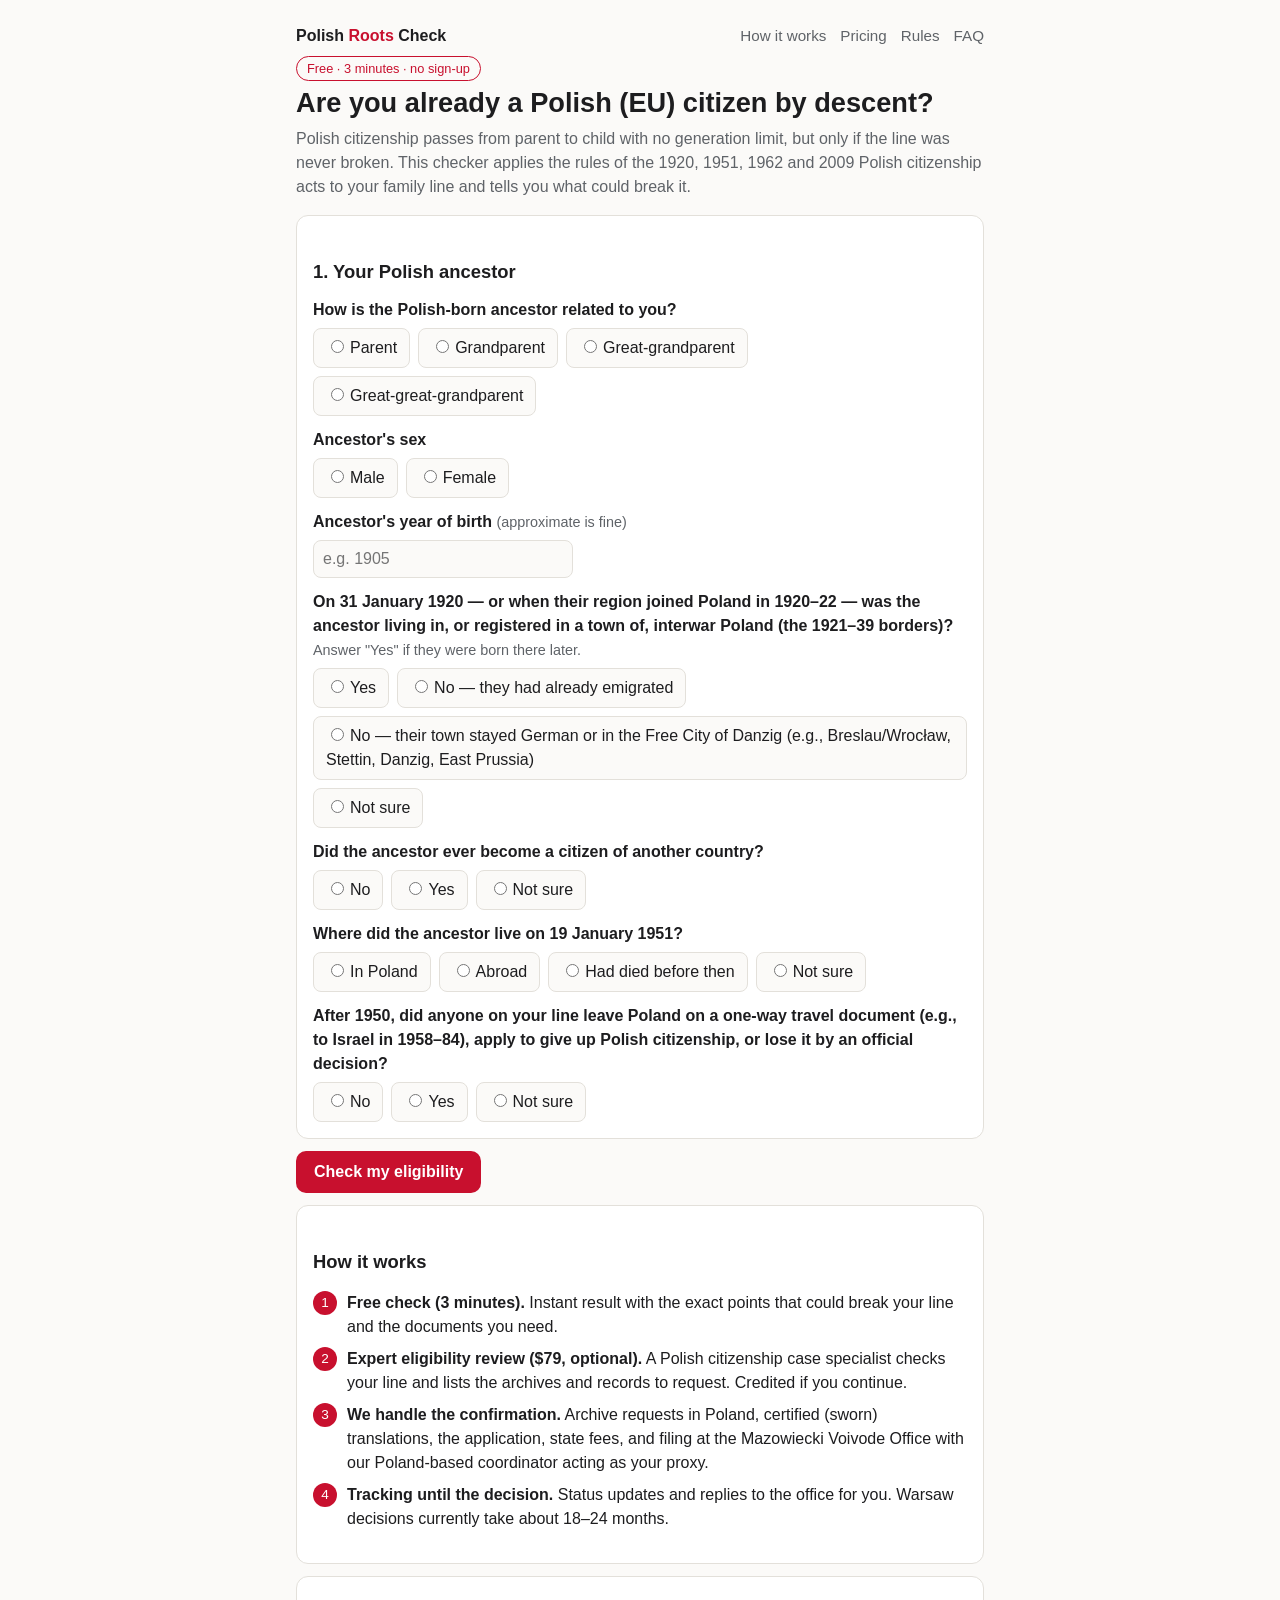
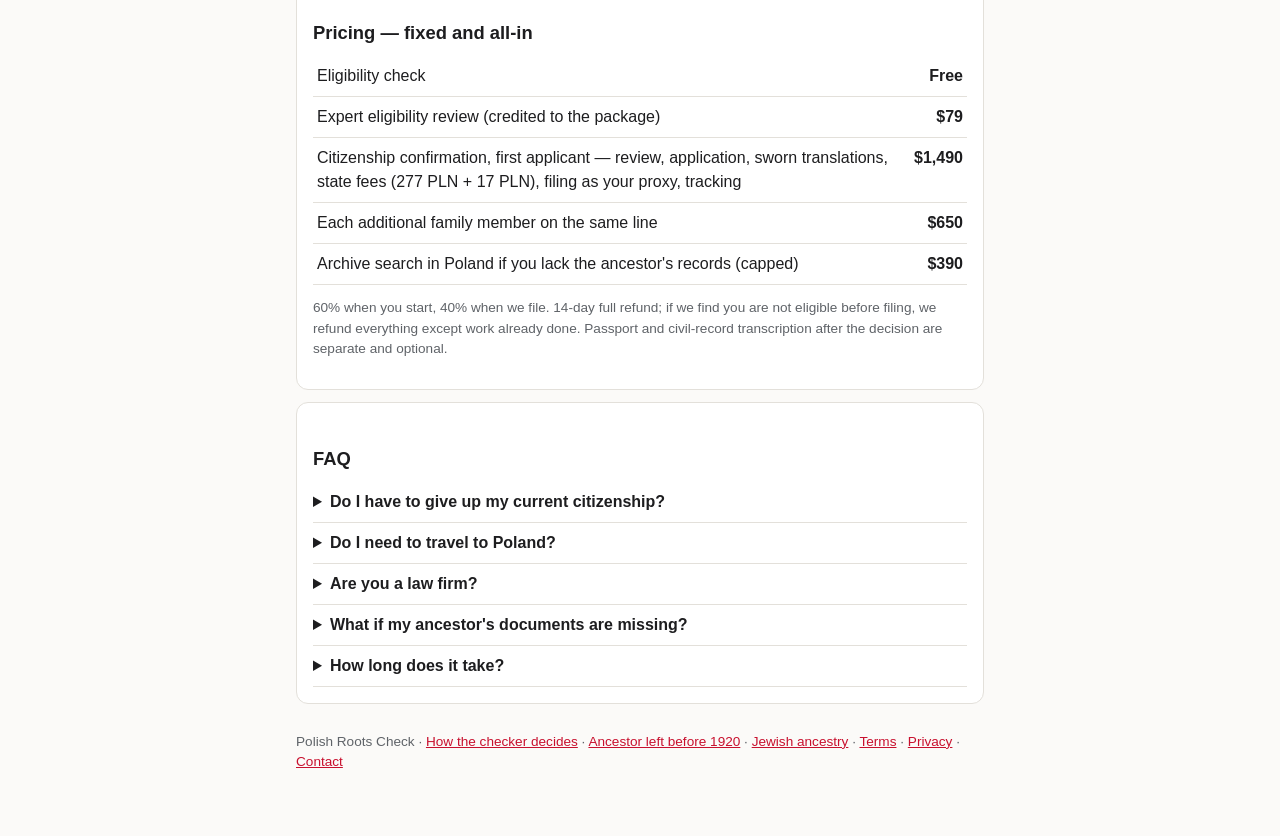
==== index.html @ 14f2ff24 "Polish Roots Check pilot site Co-Authored-By: Claude Opus 5.5 <noreply@anthropic.com>" ====
<!doctype html>
<html lang="en">
<head>
<meta charset="utf-8">
<meta name="viewport" content="width=device-width, initial-scale=1">
<title>Polish Citizenship by Descent Checker</title>
<meta name="description" content="Free 3-minute check: do you already hold Polish (EU) citizenship through a parent, grandparent or great-grandparent? Based on the 1920, 1951, 1962 and 2009 Polish citizenship acts.">
<link rel="stylesheet" href="site.css">
</head>
<body>
<div class="wrap">
<nav><a class="brand" href="index.html">Polish <span>Roots</span> Check</a><div class="links"><a href="#how">How it works</a><a href="#pricing">Pricing</a><a href="rules.html">Rules</a><a href="#faq">FAQ</a></div></nav>
<span class="badge">Free · 3 minutes · no sign-up</span>
<h1>Are you already a Polish (EU) citizen by descent?</h1>
<p class="lead">Polish citizenship passes from parent to child with no generation limit, but only if the line was never broken. This checker applies the rules of the 1920, 1951, 1962 and 2009 Polish citizenship acts to your family line and tells you what could break it.</p>

<form id="f" autocomplete="off">
<div class="card">
<h2>1. Your Polish ancestor</h2>
<label class="q">How is the Polish-born ancestor related to you?</label>
<div class="opts">
<label><input type="radio" name="rel" value="1">Parent</label>
<label><input type="radio" name="rel" value="2">Grandparent</label>
<label><input type="radio" name="rel" value="3">Great-grandparent</label>
<label><input type="radio" name="rel" value="4">Great-great-grandparent</label>
</div>
<label class="q">Ancestor's sex</label>
<div class="opts"><label><input type="radio" name="a_sex" value="m">Male</label><label><input type="radio" name="a_sex" value="f">Female</label></div>
<label class="q">Ancestor's year of birth <span class="hint">(approximate is fine)</span></label>
<input type="number" name="a_by" min="1840" max="2010" placeholder="e.g. 1905">
<label class="q">On 31 January 1920 — or when their region joined Poland in 1920–22 — was the ancestor living in, or registered in a town of, interwar Poland (the 1921–39 borders)? <span class="hint">Answer "Yes" if they were born there later.</span></label>
<div class="opts">
<label><input type="radio" name="a_1920" value="yes">Yes</label>
<label><input type="radio" name="a_1920" value="emig">No — they had already emigrated</label>
<label><input type="radio" name="a_1920" value="german">No — their town stayed German or in the Free City of Danzig (e.g., Breslau/Wrocław, Stettin, Danzig, East Prussia)</label>
<label><input type="radio" name="a_1920" value="unsure">Not sure</label>
</div>
<div id="partWrap" class="hide">
<label class="q">Which region did they come from?</label>
<div class="opts">
<label><input type="radio" name="a_part" value="austria">Galicia (Kraków, Tarnów, Rzeszów, Przemyśl, Lwów…)</label>
<label><input type="radio" name="a_part" value="russia">Russian partition (Warsaw, Łódź, Lublin, Białystok, Wilno…)</label>
<label><input type="radio" name="a_part" value="prussia">Prussian partition (Poznań, Pomerania…)</label>
<label><input type="radio" name="a_part" value="unsure">Not sure</label>
</div>
</div>
<label class="q">Did the ancestor ever become a citizen of another country?</label>
<div class="opts">
<label><input type="radio" name="a_nat" value="no">No</label>
<label><input type="radio" name="a_nat" value="yes">Yes</label>
<label><input type="radio" name="a_nat" value="unsure">Not sure</label>
</div>
<div id="aNatYear" class="hide"><label class="q">Year they became a citizen there</label><input type="number" name="a_ny" min="1850" max="2030" placeholder="e.g. 1938"></div>
<div id="aMale" class="hide">
<label class="q">Did he serve in a foreign army before 19 January 1951?</label>
<div class="opts"><label><input type="radio" name="a_army" value="no">No</label><label><input type="radio" name="a_army" value="ww2">Yes — Allied forces in World War II</label><label><input type="radio" name="a_army" value="other">Yes — other service</label><label><input type="radio" name="a_army" value="unsure">Not sure</label></div>
</div>
<div id="aFemale" class="hide">
<label class="q">Did she marry a man who was not a Polish citizen before 19 January 1951?</label>
<div class="opts"><label><input type="radio" name="a_mar" value="no">No</label><label><input type="radio" name="a_mar" value="yes">Yes</label><label><input type="radio" name="a_mar" value="unsure">Not sure</label></div>
<div id="aMarWrap" class="hide">
<label class="q">His citizenship at the marriage</label>
<div class="opts"><label><input type="radio" name="a_hc" value="us">USA</label><label><input type="radio" name="a_hc" value="ca">Canada</label><label><input type="radio" name="a_hc" value="uk">UK</label><label><input type="radio" name="a_hc" value="au">Australia</label><label><input type="radio" name="a_hc" value="arbr">Argentina or Brazil</label><label><input type="radio" name="a_hc" value="other">Other</label></div>
<label class="q">Year of the marriage</label><input type="number" name="a_my" min="1880" max="1951" placeholder="e.g. 1931">
</div>
</div>
<label class="q">Where did the ancestor live on 19 January 1951?</label>
<div class="opts"><label><input type="radio" name="a_1951" value="poland">In Poland</label><label><input type="radio" name="a_1951" value="abroad">Abroad</label><label><input type="radio" name="a_1951" value="died">Had died before then</label><label><input type="radio" name="a_1951" value="unsure">Not sure</label></div>
<div id="ethWrap" class="hide">
<label class="q">Nationality recorded for the ancestor in Polish documents</label>
<div class="opts"><label><input type="radio" name="a_eth" value="pl">Polish or Jewish</label><label><input type="radio" name="a_eth" value="min">Ukrainian, Belarusian, Lithuanian, Russian, Latvian, Estonian or German</label><label><input type="radio" name="a_eth" value="unsure">Not sure</label></div>
</div>
<label class="q">After 1950, did anyone on your line leave Poland on a one-way travel document (e.g., to Israel in 1958–84), apply to give up Polish citizenship, or lose it by an official decision?</label>
<div class="opts"><label><input type="radio" name="post51" value="no">No</label><label><input type="radio" name="post51" value="yes">Yes</label><label><input type="radio" name="post51" value="unsure">Not sure</label></div>
</div>

<div class="card hide" id="lineCard">
<h2>2. The line from the ancestor to you</h2>
<p class="small">One block per generation, starting with the ancestor's child on your line and ending with you.</p>
<div id="gens"></div>
</div>

<div class="row"><button type="submit">Check my eligibility</button><span class="small" id="err"></span></div>
</form>

<div id="res" class="card hide" aria-live="polite">
<div id="verdict" class="verdict"></div>
<div id="reasons"></div>
<h2>Documents you will need</h2>
<ul id="docs"></ul>
<h2>Next step</h2>
<div id="pkgBox" class="hide">
<p><span class="price">$1,490 all-in</span> — we confirm your Polish citizenship for you: eligibility review, archive requests, sworn translations, state fees, the application, filing as your Polish proxy and tracking until the decision (+$650 per additional family member). Start with a 60% deposit ($894); the rest is due when we file. Full refund within 14 days, and refund of unused work if we find you are not eligible before filing.</p>
<div class="row"><a id="pkgLink" href="#"><button type="button">Start my case — $894 deposit</button></a></div>
<p class="small">Not ready? Choose the review below first<span id="callWrap" class="hide">, or <a id="callLink" href="#">book a free 15-minute call with a case coordinator</a></span>.</p>
</div>
<p><span class="price">$79</span> expert eligibility review — a Polish citizenship case specialist checks your line against the 1920–2009 acts, lists the risk points and the exact archives and records to request, within 5 business days. Credited in full if you continue with the all-in confirmation service ($1,490 for the first applicant incl. archive search, sworn translations, fees and filing; +$650 per additional family member).</p>
<div class="row"><a id="payLink" href="#" class="hide"><button type="button">Get my expert eligibility review</button></a></div>
<h2>Or get this result and the checklist by e-mail (free)</h2>
<form id="lead">
<input type="email" name="email" required placeholder="you@example.com">
<label class="small" style="display:block;margin:8px 0"><input type="checkbox" name="consent" required> I agree to receive my result and up to 3 follow-up e-mails about Polish citizenship confirmation. Unsubscribe anytime.</label>
<label class="small" style="display:block;margin:8px 0"><input type="checkbox" name="memo"> I'm interested in the $79 expert eligibility review.</label>
<button type="submit" class="sec">Send me my result</button> <span id="leadMsg" class="small"></span>
</form>
<p class="small">General information, not legal advice. We are a citizenship document and filing service, not a law firm. If you want a legal opinion or court representation, you can engage an independent Polish attorney directly; we receive no fee from attorneys.</p>
</div>

<div class="card" id="how">
<h2>How it works</h2>
<ol class="steps">
<li><b>Free check (3 minutes).</b> Instant result with the exact points that could break your line and the documents you need.</li>
<li><b>Expert eligibility review ($79, optional).</b> A Polish citizenship case specialist checks your line and lists the archives and records to request. Credited if you continue.</li>
<li><b>We handle the confirmation.</b> Archive requests in Poland, certified (sworn) translations, the application, state fees, and filing at the Mazowiecki Voivode Office with our Poland-based coordinator acting as your proxy.</li>
<li><b>Tracking until the decision.</b> Status updates and replies to the office for you. Warsaw decisions currently take about 18–24 months.</li>
</ol>
</div>

<div class="card" id="pricing">
<h2>Pricing — fixed and all-in</h2>
<table>
<tr><td>Eligibility check</td><td>Free</td></tr>
<tr><td>Expert eligibility review (credited to the package)</td><td>$79</td></tr>
<tr><td>Citizenship confirmation, first applicant — review, application, sworn translations, state fees (277 PLN + 17 PLN), filing as your proxy, tracking</td><td>$1,490</td></tr>
<tr><td>Each additional family member on the same line</td><td>$650</td></tr>
<tr><td>Archive search in Poland if you lack the ancestor's records (capped)</td><td>$390</td></tr>
</table>
<p class="small">60% when you start, 40% when we file. 14-day full refund; if we find you are not eligible before filing, we refund everything except work already done. Passport and civil-record transcription after the decision are separate and optional.</p>
</div>

<div class="card" id="faq">
<h2>FAQ</h2>
<details><summary>Do I have to give up my current citizenship?</summary><p>No. Poland allows dual citizenship; you confirm a citizenship you already hold by descent.</p></details>
<details><summary>Do I need to travel to Poland?</summary><p>No. The application is filed by your proxy in Poland. You sign a power of attorney and send original or certified documents by courier.</p></details>
<details><summary>Are you a law firm?</summary><p>No. We are a citizenship document and filing service; Polish law allows any adult to act as your proxy in this administrative procedure. If you want a legal opinion or court representation, you can engage an independent Polish attorney directly — we take no fee from attorneys.</p></details>
<details><summary>What if my ancestor's documents are missing?</summary><p>Most records can be found in Polish civil and church archives. Our capped archive search covers the request, fees and follow-up.</p></details>
<details><summary>How long does it take?</summary><p>We prepare and file within about 4–8 weeks of receiving your documents. The Mazowiecki Voivode Office then currently takes around 18–24 months to decide.</p></details>
</div>
<footer class="small">Polish Roots Check · <a href="rules.html">How the checker decides</a> · <a href="before-1920.html">Ancestor left before 1920</a> · <a href="jewish-ancestry.html">Jewish ancestry</a> · <a href="terms.html">Terms</a> · <a href="privacy.html">Privacy</a> · <a id="contactLink" href="#">Contact</a></footer>
</div>

<script>
// Pilot configuration: LOG_URL = Google Apps Script web-app URL (see apps-script.gs); PAY_URL = Stripe Payment Link for the $79 memo.
const LOG_URL = "";
const PAY_URL = "";      // $79 expert eligibility review
const PAY_PKG_URL = "";  // $894 package deposit (60% of $1,490)
const CONTACT_EMAIL = "polishrootscheck@gmail.com";
const CALL_URL = "";     // optional: coordinator's free 15-min booking link (e.g., Calendly)
if (CONTACT_EMAIL) document.getElementById("contactLink").href = "mailto:" + CONTACT_EMAIL;
const VARIANT = new URLSearchParams(location.search).get("src") || document.referrer.split("/")[2] || "direct";

const f = document.getElementById("f");
const val = n => { const el = f.querySelector(`[name="${n}"]:checked`) || f.querySelector(`[name="${n}"]:not([type=radio])`); return el ? el.value : ""; };
const show = (id, on) => document.getElementById(id).classList.toggle("hide", !on);
const ordinal = ["your parent", "your grandparent", "your great-grandparent"];
const cap = t => t.charAt(0).toUpperCase() + t.slice(1);

function genLabel(i, n) { // i = 1..n, n = generations (rel); generation n is the user
  if (i === n) return "You";
  return cap(ordinal[n - i - 1]) + (i === 1 ? " — the ancestor's child" : "");
}
const radios = (name, opts) => `<div class="opts">${opts.map(([v, t]) => `<label><input type="radio" name="${name}" value="${v}">${t}</label>`).join("")}</div>`;

function renderGens() {
  const n = +val("rel"); const box = document.getElementById("gens");
  show("lineCard", n > 0); if (!n) return;
  const old = {}; box.querySelectorAll("input").forEach(el => { if (el.type === "radio") { if (el.checked) old[el.name] = el.value; } else old[el.name] = el.value; });
  let h = "";
  for (let i = 1; i <= n; i++) {
    h += `<div class="gen" data-i="${i}"><b>${genLabel(i, n)}</b>
<label class="q">Year of birth</label><input type="number" name="g${i}_by" min="1860" max="2026">
<label class="q">Sex</label>${radios(`g${i}_sex`, [["m", "Male"], ["f", "Female"]])}
<div class="pre20 hide"><label class="q">Born inside interwar Poland's borders?</label>${radios(`g${i}_pl`, [["yes", "Yes"], ["no", "No — born abroad"], ["unsure", "Not sure"]])}</div>
<div class="pre51 hide">
<label class="q">Was the other parent also a Polish citizen?</label>${radios(`g${i}_op`, [["yes", "Yes"], ["no", "No"], ["unsure", "Not sure"]])}
<label class="q">Were the parents married at the time of birth?</label>${radios(`g${i}_mw`, [["yes", "Yes"], ["no", "No"], ["unsure", "Not sure"]])}
<label class="q">Before 19 January 1951, did this person…</label>${radios(`g${i}_ev`, [["no", "None of these"], ["childnat", "Get another citizenship as a child when a parent naturalised"], ["nat", "Naturalise as an adult"], ["ww2", "Serve in Allied forces in WWII"], ["army", "Serve in another foreign army"], ["mar", "Marry a non-Polish man"], ["unsure", "Not sure"]])}
</div>
<div class="mid hide"><label class="q">Was the other parent a Polish citizen?</label>${radios(`g${i}_op51`, [["yes", "Yes"], ["no", "No"], ["unsure", "Not sure"]])}</div>
</div>`;
  }
  box.innerHTML = h;
  Object.entries(old).forEach(([k, v]) => { const r = box.querySelector(`[name="${k}"][value="${v}"]`); if (r) r.checked = true; else { const t = box.querySelector(`[name="${k}"]:not([type=radio])`); if (t) t.value = v; } });
  toggleGen();
}
function toggleGen() {
  document.querySelectorAll(".gen").forEach(g => { const i = g.dataset.i; const by = +val(`g${i}_by`);
    g.querySelector(".pre20").classList.toggle("hide", !(by && by < 1920));
    g.querySelector(".pre51").classList.toggle("hide", !(by && by < 1951));
    g.querySelector(".mid").classList.toggle("hide", !(by && by >= 1951 && by <= 1962)); });
}
function toggleTop() {
  show("partWrap", val("a_1920") === "emig"); show("aNatYear", val("a_nat") === "yes");
  show("aMale", val("a_sex") === "m"); show("aFemale", val("a_sex") === "f"); show("aMarWrap", val("a_mar") === "yes");
  show("ethWrap", val("a_1951") === "abroad" || val("a_1951") === "unsure");
}
f.addEventListener("change", e => { if (e.target.name === "rel") renderGens(); toggleTop(); if (/^g\d+_by$/.test(e.target.name)) toggleGen(); });
f.addEventListener("input", e => { if (/^g\d+_by$/.test(e.target.name)) toggleGen(); });

// Year a man exempted by Polish military-service liability lost citizenship after naturalising (1920 Act art. 11 as amended 1932; NSA II OSK 2052/13, II OSK 50/10).
function militaryEnd(by) { if (by <= 1887) return by + 50; if (by <= 1889) return by + 60; if (by <= 1900) return 1950; return null; }

function assess() {
  const n = +val("rel"), aBy = +val("a_by"), out = { block: [], review: [], info: [] };
  const A = val("a_1920"), sexA = val("a_sex");
  if (!n || !sexA || !aBy || !A || !val("a_nat") || !val("a_1951")) return null;
  let lossYear = null;
  const lose = y => { if (y && (lossYear === null || y < lossYear)) lossYear = y; };
  // 1. Was the ancestor ever a Polish citizen?
  if (A === "german") out.block.push("Towns that stayed German (e.g., Breslau/Wrocław, Stettin, East Prussia) or in the Free City of Danzig between the wars: their people were German or Danzig citizens, not Polish citizens.");
  if (A === "emig") {
    const part = val("a_part");
    out.review.push("The ancestor emigrated before Polish citizenship existed (31 January 1920). Emigrants still became Polish if they stayed registered at home — " +
      (part === "austria" ? "for Galicia, through the right of domicile (prawo przynależności) in a town now in Poland" : part === "russia" ? "for the Russian partition, through entry in the population books (księgi ludności) of the Kingdom of Poland or registration in a commune" : "through registration in a commune or population books, depending on the partition") +
      ", and only if they held no other citizenship before 1920. Archive extracts decide this.");
  }
  if (A === "unsure") out.review.push("We need proof the ancestor was a Polish citizen after 1920 (Polish passport, ID, military booklet, population-book or commune registration).");
  // 2. Naturalisation
  const nat = val("a_nat"), ny = +val("a_ny");
  if (nat === "yes") {
    if (!ny) out.review.push("The year of naturalisation decides eligibility: before 19 January 1951 it usually ended Polish citizenship; from then on it did not.");
    else if (ny < 1920) out.block.push(`The ancestor became a citizen of another country in ${ny}, before Polish citizenship existed, so under the 1920 Act they never became Polish.`);
    else if (ny === 1951) out.review.push("Naturalisation in 1951: only 1–18 January 1951 counts as before the 1951 Act; the exact date decides.");
    else if (ny < 1951) {
      const age = ny - aBy, max = ny >= 1939 ? 60 : 50;
      if (sexA === "f") lose(ny);
      else if (age < 17) out.review.push(`He became a foreign citizen in ${ny} as a child (about ${age}); the outcome depends on his father's naturalisation and the rules for minors.`);
      else if (age <= max) {
        const end = militaryEnd(aBy);
        if (ny === 1938) out.review.push("Naturalisation in 1938: the exempt age range changed in September 1938; the exact date matters.");
        if (end) { lose(Math.max(end, ny)); out.review.push(`He naturalised in ${ny} at about ${age} while still liable to Polish military service, so he stayed Polish only until that liability ended (about ${Math.max(end, ny)}). Children born before then, and adult by then, keep the line.`); }
        else out.review.push(`He naturalised in ${ny} at about ${age} while liable to Polish military service; that liability lasted past 19 January 1951, so this naturalisation did not end his Polish citizenship. His naturalisation certificate must show the date.`);
      } else lose(ny);
    }
  } else if (nat === "unsure") out.review.push("Find out if and when the ancestor naturalised (US: USCIS/NARA records; UK, Canada, Australia: national archives). Naturalisation on or after 19 January 1951 does not matter.");
  // 3. Army, marriage
  const army = val("a_army");
  if (sexA === "m" && army === "ww2") out.info.push("Service in Allied forces in World War II is generally not treated as a break; keep his discharge papers.");
  if (sexA === "m" && army === "other") out.review.push("Foreign military service before 19 January 1951 (other than Allied WWII service) could end Polish citizenship; the dates and whether it was compulsory matter.");
  if (sexA === "m" && army === "unsure") out.review.push("Check for foreign military service before 1951 (draft cards, discharge papers).");
  if (sexA === "f" && val("a_mar") === "yes") {
    const hc = val("a_hc"), my = +val("a_my");
    const autoUntil = { us: 1922, ca: 1946, uk: 1948, au: 1948 }[hc];
    const borderline = (hc === "us" && my === 1922) || (hc === "au" && my === 1949);
    if (!hc || !my || hc === "other") out.review.push("Before 1951 a Polish woman lost Polish citizenship if marrying gave her the husband's citizenship automatically; that depends on his country and the year.");
    else if (hc === "arbr") out.info.push("Argentina and Brazil never gave wives the husband's citizenship automatically, so the marriage did not end hers.");
    else if (borderline) out.review.push(`Marriage in ${my}: the ${hc === "us" ? "US rule changed on 22 September 1922" : "Australian rule changed on 26 January 1949"}; the exact date decides.`);
    else if (my <= autoUntil) { if (my < 1920) out.block.push(`She married a foreign citizen in ${my} and took his citizenship automatically, before Polish citizenship existed, so she never became Polish.`); else { lose(my); out.review.push(`Marrying in ${my} gave her the husband's citizenship automatically, which ended her Polish citizenship then. Her loss did not pass to her children, but children born in wedlock took the father's citizenship anyway before 1951.`); } }
  }
  if (sexA === "f" && val("a_mar") === "unsure") out.review.push("Check whether she married a non-Polish citizen before 1951, and his country and the year.");
  // 4. 1951 Act art. 4
  const w51 = val("a_1951"), eth = val("a_eth");
  if (w51 === "abroad" && eth === "min") out.block.push("Under art. 4 of the 1951 Act, Polish citizens living abroad on 19 January 1951 who were of Ukrainian, Belarusian, Lithuanian, Russian, Latvian, Estonian or German nationality were not kept as Polish citizens.");
  else if ((w51 === "abroad" && eth !== "pl") || (w51 === "unsure" && eth === "min")) out.review.push("Art. 4 of the 1951 Act excluded some people living abroad in 1951 (Ukrainian, Belarusian, Lithuanian, Russian, Latvian, Estonian or German nationality); the nationality recorded in Polish documents decides.");
  if (val("post51") === "yes") out.review.push("Leaving after 1950 on a one-way travel document, giving up citizenship with permission, or an official deprivation can end the line; the Israel 1958–84 cases are often won on appeal but need review.");
  // 5. Generations
  let prevSex = sexA, prevLoss = lossYear;
  for (let i = 1; i <= n; i++) {
    const by = +val(`g${i}_by`), sx = val(`g${i}_sex`); if (!by || (i < n && !sx)) return null;
    const you = i === n, who = you ? "you" : ordinal[n - i - 1], Who = cap(who), parent = prevSex === "m" ? "father" : "mother";
    const bornPre = you ? "You were born" : `${Who} was born`;
    let curLoss = null;
    if (by < 1920) { const pl = val(`g${i}_pl`);
      if (pl === "no") out.block.push(`${bornPre} abroad before 1920 with that country's citizenship from birth, so ${you ? "you" : "they"} never became Polish.`);
      else if (pl !== "yes") out.review.push(`For births before 1920 we need the place of birth: people born abroad before 1920 never became Polish.`); }
    if (prevLoss !== null) {
      if (prevLoss < by) out.block.push(`The Polish ${parent} lost Polish citizenship in about ${prevLoss}, before ${you ? "your" : `${who}'s`} birth in ${by}.`);
      else if (prevLoss === by) out.review.push(`The Polish ${parent}'s loss of citizenship (${prevLoss}) and ${you ? "your" : `${who}'s`} birth fall in the same year; the exact dates decide.`);
      else if (prevSex === "m" && prevLoss - by < 18 && val(`g${i}_mw`) !== "no") out.block.push(`Under art. 13 of the 1920 Act a father's loss of citizenship (about ${prevLoss}) also ended the citizenship of his children under 18; ${who} ${you ? "were" : "was"} about ${prevLoss - by}.`);
    }
    if (by < 1951) {
      const op = val(`g${i}_op`), mw = val(`g${i}_mw`);
      if (prevSex === "f") {
        if (mw === "yes" && op === "yes") out.review.push(`${bornPre} before 1951 in wedlock, so citizenship came through the father, not the Polish mother: run the check again with him as the ancestor.`);
        else if (mw === "yes" && op === "no") out.block.push(`${bornPre} before 1951 in wedlock to a Polish mother and a non-Polish father; before 1951 such children took the father's citizenship.`);
        else if (mw !== "no") out.review.push(`For births before 1951 through a mother we need the marriage record and the father's citizenship.`);
      } else {
        if (mw === "no" && op !== "yes") out.review.push(`${bornPre} before 1951 outside marriage to a Polish father: such children took the mother's citizenship unless the father acknowledged them before age 18 and before 1951.`);
        else if (mw !== "yes" && mw !== "no") out.review.push(`For births before 1951 we need the parents' marriage record.`);
      }
      const ev = val(`g${i}_ev`);
      if (ev === "childnat") { if (sx === "f" && by + 18 < 1951) { curLoss = by + 18; out.review.push(`${Who} got another citizenship as a child through a parent; under the 1920 Act such daughters lost Polish citizenship at 18 (about ${by + 18}) unless the foreign citizenship came from birth.`); } else out.review.push(`${Who} got another citizenship as a child through a parent; the parent's naturalisation and age rules decide whether Polish citizenship continued.`); }
      if (ev === "nat") out.review.push(`Naturalisation as an adult before 1951 by ${who} may have ended Polish citizenship (date, age and military liability decide).`);
      if (ev === "ww2") out.info.push(`WWII service in Allied forces by ${who} is generally not treated as a break.`);
      if (ev === "army") out.review.push(`Other foreign military service before 19 January 1951 by ${who} could break the line; the dates and whether it was compulsory matter.`);
      if (ev === "mar") out.review.push(`Marriage to a non-Polish man before 1951 by ${who}: whether it ended Polish citizenship depends on his country and the year.`);
      if (ev === "unsure") out.review.push(`Check ${you ? "your own" : `${who}'s`} pre-1951 naturalisation, military service and marriage.`);
    } else if (by <= 1962) {
      const op51 = val(`g${i}_op51`);
      if (op51 !== "yes") out.review.push(`${bornPre} between 1951 and August 1962${op51 === "no" ? " to one foreign parent" : ""}; if born abroad, the 1951 Act gave Polish citizenship in that case only where the other country did the same (reciprocity), so this needs review.`);
    }
    prevSex = sx || prevSex; prevLoss = curLoss;
  }
  return out;
}

const DOCS = ["Ancestor's Polish birth or baptism record (we can search Polish archives if you don't have it)",
  "Proof the ancestor was a Polish citizen after 1920: Polish passport, ID, military booklet, or a population-book (księgi ludności) or commune registration extract",
  "Naturalisation record — or a certificate that none exists (US: USCIS genealogy request / NARA)",
  "Birth and marriage certificates for every generation down to you",
  "Military discharge papers for men on the line who served before 1951 (if any)",
  "Your passport; every foreign document needs a certified (sworn) Polish translation — included in the service"];

function track(type, extra) {
  if (!LOG_URL) return Promise.resolve();
  const body = new URLSearchParams(Object.assign({ type, src: VARIANT, ts: new Date().toISOString() }, extra || {}));
  return fetch(LOG_URL, { method: "POST", mode: "no-cors", body }).catch(() => {});
}
let last = null;
f.addEventListener("submit", e => {
  e.preventDefault();
  const r = assess(); const err = document.getElementById("err");
  if (!r) { err.textContent = "Please answer the questions in section 1 and give a birth year and sex for each generation."; return; }
  err.textContent = "";
  const v = document.getElementById("verdict");
  let code;
  if (r.block.length) { code = "unlikely"; v.className = "verdict v-bad"; v.textContent = "Unlikely on this line — but check your other lines"; }
  else if (r.review.length) { code = "possible"; v.className = "verdict v-warn"; v.textContent = "Possibly eligible — a few points need documents"; }
  else { code = "likely"; v.className = "verdict v-ok"; v.textContent = "Likely eligible — your line looks unbroken"; }
  const li = a => a.map(x => `<li>${x}</li>`).join("");
  document.getElementById("reasons").innerHTML = (r.block.length ? `<h2>What breaks the line</h2><ul>${li(r.block)}</ul>` : "") + (r.review.length ? `<h2>Points to verify</h2><ul>${li(r.review)}</ul>` : "") + (r.info.length ? `<h2>Good to know</h2><ul>${li(r.info)}</ul>` : "") + (code === "unlikely" ? `<p class="small">Each grandparent and great-grandparent is a separate line. If another ancestor was Polish, run the check again for that line.</p>` : "");
  document.getElementById("docs").innerHTML = li(DOCS);
  if (CALL_URL) { document.getElementById("callLink").href = CALL_URL; show("callWrap", true); }
  const pkg = document.getElementById("pkgLink"); show("pkgBox", !!PAY_PKG_URL && code !== "unlikely"); if (PAY_PKG_URL) pkg.href = PAY_PKG_URL;
  const pay = document.getElementById("payLink"); if (PAY_URL && code !== "unlikely") { pay.href = PAY_URL; pay.classList.remove("hide"); } else pay.classList.add("hide");
  show("res", true); document.getElementById("res").scrollIntoView({ behavior: "smooth" });
  const answers = {}; new FormData(f).forEach((x, k) => answers[k] = x);
  last = { verdict: code, nblock: r.block.length, nreview: r.review.length, answers: JSON.stringify(answers), reasons: r.block.concat(r.review).join("\n- ") };
  track("result", last);
});
document.getElementById("callLink").addEventListener("click", () => track("call_click", { verdict: last && last.verdict }));
document.getElementById("pkgLink").addEventListener("click", () => track("pkg_click", { verdict: last && last.verdict }));
document.getElementById("payLink").addEventListener("click", () => track("pay_click", { verdict: last && last.verdict }));
document.getElementById("lead").addEventListener("submit", e => {
  e.preventDefault(); const d = new FormData(e.target);
  track("lead", Object.assign({}, last || {}, { email: d.get("email"), memo: d.get("memo") ? "yes" : "no" })).then(() => {
    document.getElementById("leadMsg").textContent = "Thanks — your result is on its way."; e.target.querySelector("button").disabled = true; });
});
track("view");
</script>
</body>
</html>
---- site.css ----
:root{--bg:#fbfaf8;--fg:#1d1d1f;--muted:#5f6368;--card:#fff;--line:#e3e0da;--acc:#c8102e;--acc2:#8a0b20;--ok:#1e7d43;--warn:#a86400;--bad:#b3261e}
@media (prefers-color-scheme:dark){:root{--bg:#141414;--fg:#ececec;--muted:#a0a0a0;--card:#1e1e1e;--line:#333;--acc:#ff5a6e;--acc2:#ff8a99;--ok:#5cc98a;--warn:#f0b04a;--bad:#ff7b72}}
*{box-sizing:border-box}body{margin:0;background:var(--bg);color:var(--fg);font:16px/1.5 -apple-system,BlinkMacSystemFont,"Segoe UI",Roboto,Helvetica,Arial,sans-serif}
.wrap{max-width:720px;margin:0 auto;padding:24px 16px 64px}
h1{font-size:1.7rem;line-height:1.2;margin:.2em 0 .3em}h2{font-size:1.15rem;margin:1.4em 0 .5em}
.lead{color:var(--muted);margin:0 0 1em}.badge{display:inline-block;font-size:.8rem;color:var(--acc);border:1px solid var(--acc);border-radius:99px;padding:2px 10px}
.card{background:var(--card);border:1px solid var(--line);border-radius:12px;padding:16px;margin:12px 0}
label.q{display:block;font-weight:600;margin:12px 0 6px}.hint{font-weight:400;color:var(--muted);font-size:.9rem}
.opts{display:flex;flex-wrap:wrap;gap:8px}.opts label{border:1px solid var(--line);border-radius:8px;padding:7px 12px;cursor:pointer;background:var(--bg)}
.opts input{margin-right:6px}input[type=number],input[type=email]{width:100%;max-width:260px;padding:9px;border:1px solid var(--line);border-radius:8px;background:var(--bg);color:var(--fg);font-size:1rem}
button{background:var(--acc);color:#fff;border:0;border-radius:10px;padding:12px 18px;font-size:1rem;font-weight:600;cursor:pointer}button.sec{background:transparent;color:var(--acc);border:1px solid var(--acc)}
.hide{display:none}.gen{border-left:3px solid var(--line);padding-left:12px;margin:10px 0}
.verdict{font-size:1.25rem;font-weight:700}.v-ok{color:var(--ok)}.v-warn{color:var(--warn)}.v-bad{color:var(--bad)}
ul{padding-left:20px}li{margin:4px 0}.small{font-size:.85rem;color:var(--muted)}.row{display:flex;gap:10px;flex-wrap:wrap;align-items:center}
.price{font-size:1.4rem;font-weight:700}
nav{display:flex;justify-content:space-between;align-items:center;gap:12px;flex-wrap:wrap;margin-bottom:8px}
.brand{font-weight:800;color:var(--fg);text-decoration:none}.brand span{color:var(--acc)}nav .links a{color:var(--muted);margin-left:14px;text-decoration:none;font-size:.95rem}
a{color:var(--acc)}ol li{margin:8px 0}.steps{counter-reset:s;list-style:none;padding:0}.steps li{padding-left:34px;position:relative}
.steps li:before{counter-increment:s;content:counter(s);position:absolute;left:0;top:0;width:24px;height:24px;border-radius:50%;background:var(--acc);color:#fff;font-size:.85rem;display:flex;align-items:center;justify-content:center}
table{border-collapse:collapse;width:100%}td{padding:8px 4px;border-bottom:1px solid var(--line);vertical-align:top}td:last-child{text-align:right;white-space:nowrap;font-weight:600}
details{border-bottom:1px solid var(--line);padding:8px 0}summary{cursor:pointer;font-weight:600}footer{margin-top:28px}
a.btn{display:inline-block;background:var(--acc);color:#fff;border-radius:10px;padding:12px 18px;font-weight:600;text-decoration:none}
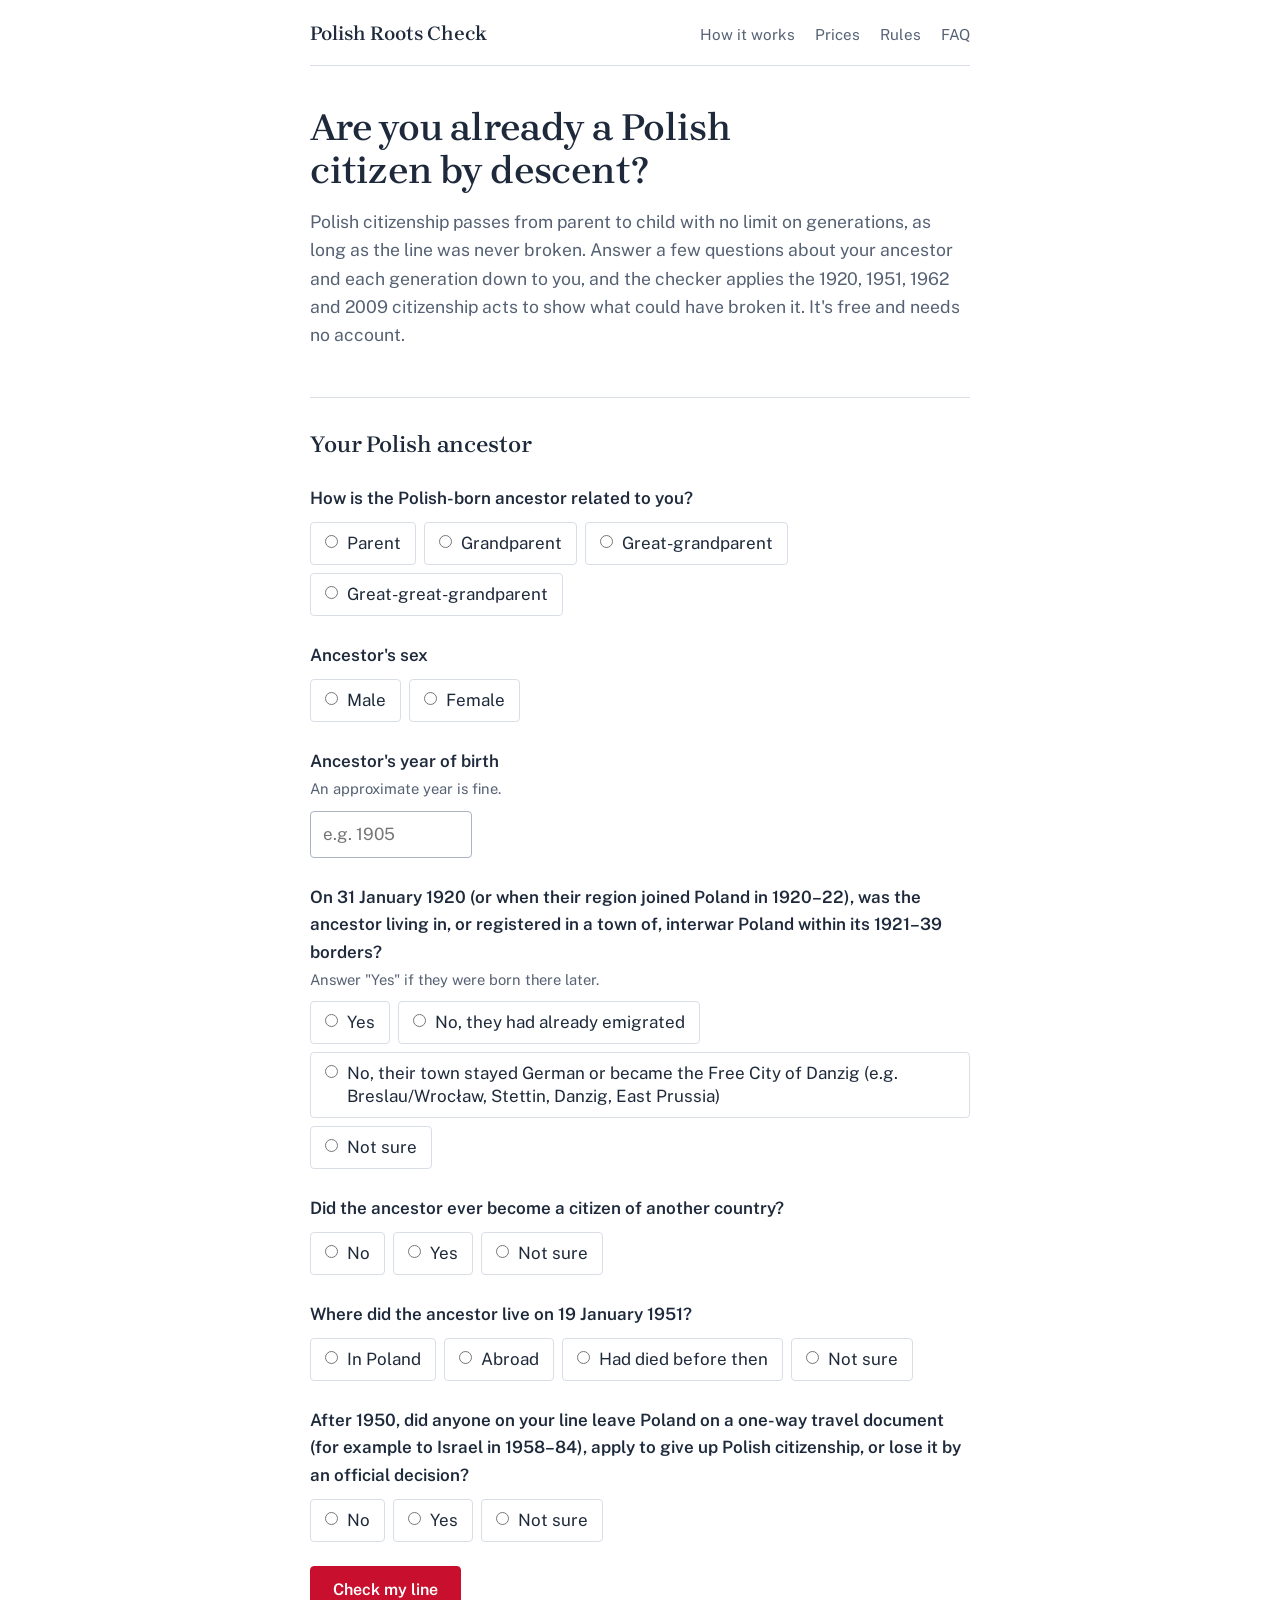
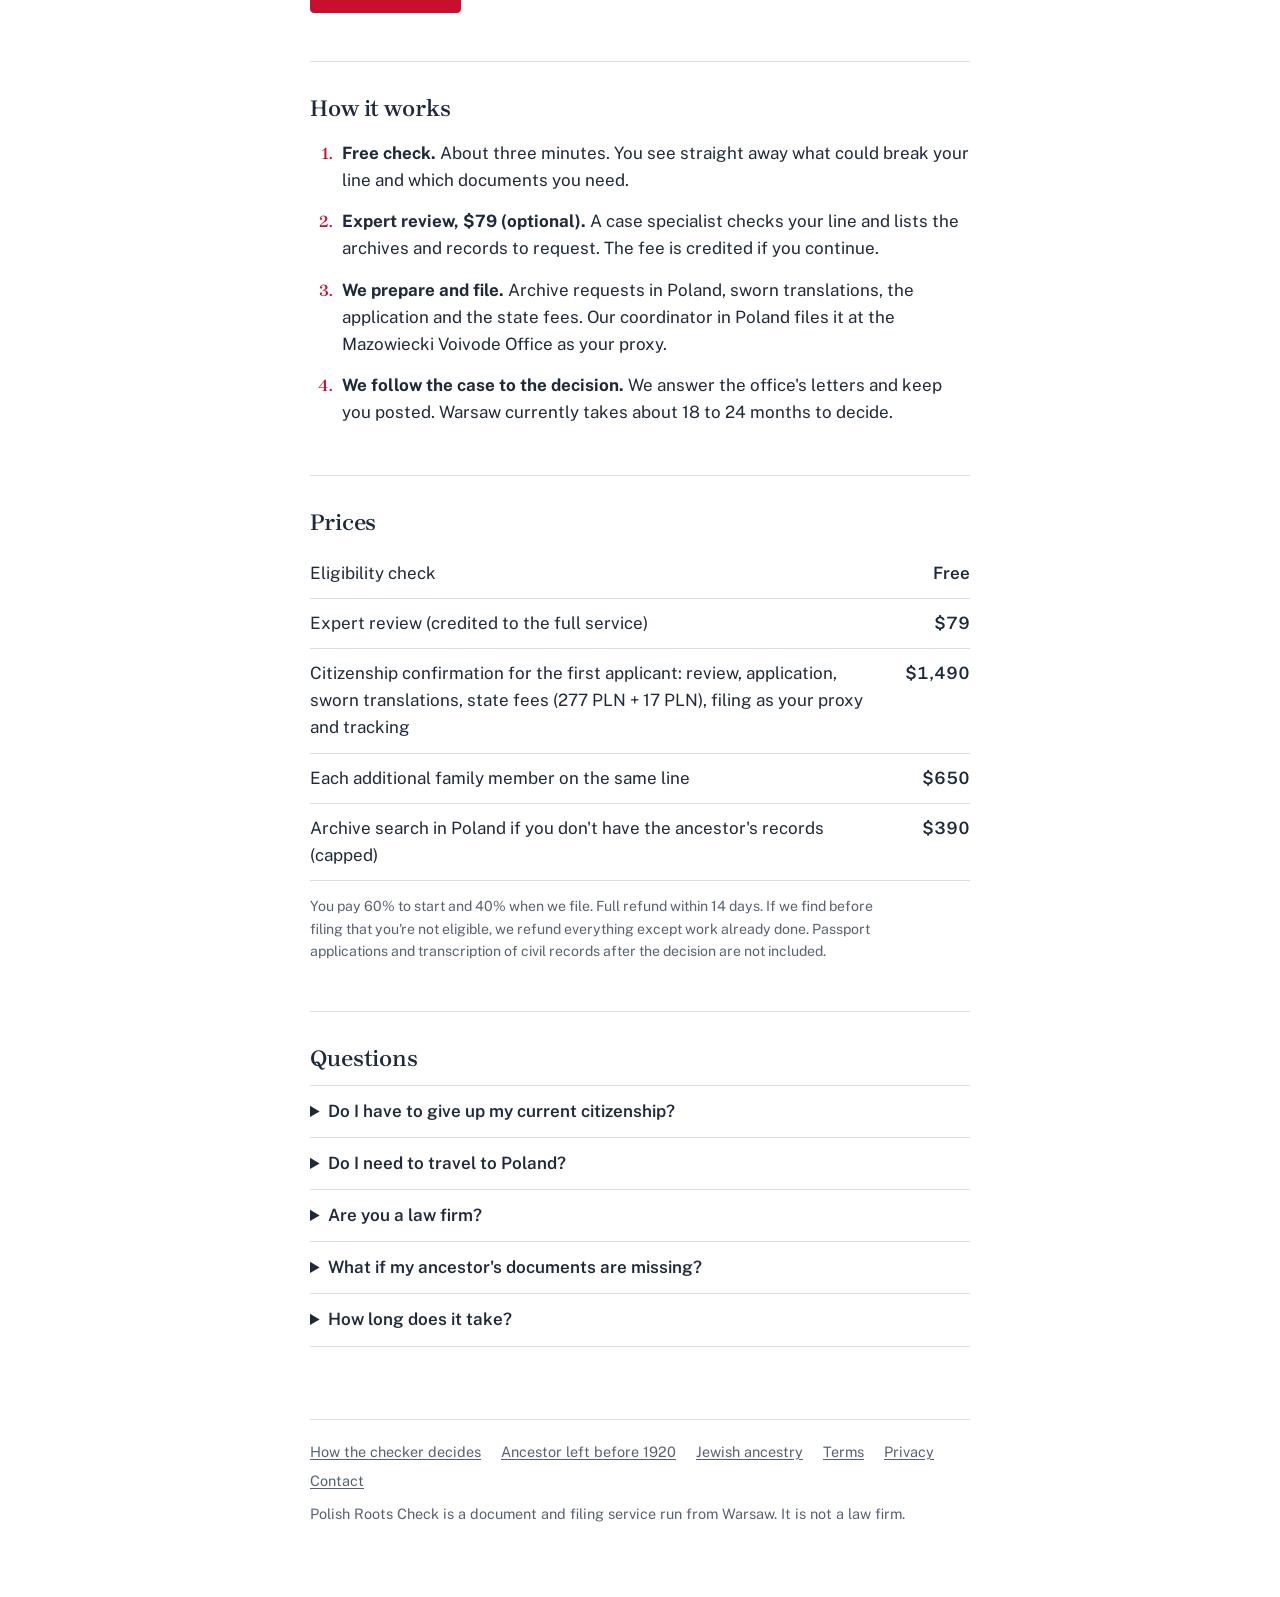
==== commit 0e192e41: "Redesign: archival type and family-line form, plainer copy without dash and dot fillers Co-Authored-" ====
--- a/index.html
+++ b/index.html
@@ -4,19 +4,20 @@
 <meta charset="utf-8">
 <meta name="viewport" content="width=device-width, initial-scale=1">
 <title>Polish Citizenship by Descent Checker</title>
-<meta name="description" content="Free 3-minute check: do you already hold Polish (EU) citizenship through a parent, grandparent or great-grandparent? Based on the 1920, 1951, 1962 and 2009 Polish citizenship acts.">
+<meta name="description" content="Check in about three minutes whether Polish citizenship passed down to you from a parent, grandparent or great-grandparent. Uses the 1920, 1951, 1962 and 2009 Polish citizenship acts.">
+<link rel="preload" href="fonts/brygada-1918-latin.woff2" as="font" type="font/woff2" crossorigin>
 <link rel="stylesheet" href="site.css">
 </head>
 <body>
 <div class="wrap">
-<nav><a class="brand" href="index.html">Polish <span>Roots</span> Check</a><div class="links"><a href="#how">How it works</a><a href="#pricing">Pricing</a><a href="rules.html">Rules</a><a href="#faq">FAQ</a></div></nav>
-<span class="badge">Free · 3 minutes · no sign-up</span>
-<h1>Are you already a Polish (EU) citizen by descent?</h1>
-<p class="lead">Polish citizenship passes from parent to child with no generation limit, but only if the line was never broken. This checker applies the rules of the 1920, 1951, 1962 and 2009 Polish citizenship acts to your family line and tells you what could break it.</p>
+<header class="top"><a class="brand" href="index.html">Polish Roots Check</a><nav><a href="#how">How it works</a><a href="#pricing">Prices</a><a href="rules.html">Rules</a><a href="#faq">FAQ</a></nav></header>
+
+<h1>Are you already a Polish citizen by descent?</h1>
+<p class="lead">Polish citizenship passes from parent to child with no limit on generations, as long as the line was never broken. Answer a few questions about your ancestor and each generation down to you, and the checker applies the 1920, 1951, 1962 and 2009 citizenship acts to show what could have broken it. It's free and needs no account.</p>
 
 <form id="f" autocomplete="off">
-<div class="card">
-<h2>1. Your Polish ancestor</h2>
+<section class="part">
+<h2>Your Polish ancestor</h2>
 <label class="q">How is the Polish-born ancestor related to you?</label>
 <div class="opts">
 <label><input type="radio" name="rel" value="1">Parent</label>
@@ -26,13 +27,13 @@
 </div>
 <label class="q">Ancestor's sex</label>
 <div class="opts"><label><input type="radio" name="a_sex" value="m">Male</label><label><input type="radio" name="a_sex" value="f">Female</label></div>
-<label class="q">Ancestor's year of birth <span class="hint">(approximate is fine)</span></label>
+<label class="q">Ancestor's year of birth <span class="hint">An approximate year is fine.</span></label>
 <input type="number" name="a_by" min="1840" max="2010" placeholder="e.g. 1905">
-<label class="q">On 31 January 1920 — or when their region joined Poland in 1920–22 — was the ancestor living in, or registered in a town of, interwar Poland (the 1921–39 borders)? <span class="hint">Answer "Yes" if they were born there later.</span></label>
+<label class="q">On 31 January 1920 (or when their region joined Poland in 1920–22), was the ancestor living in, or registered in a town of, interwar Poland within its 1921–39 borders? <span class="hint">Answer "Yes" if they were born there later.</span></label>
 <div class="opts">
 <label><input type="radio" name="a_1920" value="yes">Yes</label>
-<label><input type="radio" name="a_1920" value="emig">No — they had already emigrated</label>
-<label><input type="radio" name="a_1920" value="german">No — their town stayed German or in the Free City of Danzig (e.g., Breslau/Wrocław, Stettin, Danzig, East Prussia)</label>
+<label><input type="radio" name="a_1920" value="emig">No, they had already emigrated</label>
+<label><input type="radio" name="a_1920" value="german">No, their town stayed German or became the Free City of Danzig (e.g. Breslau/Wrocław, Stettin, Danzig, East Prussia)</label>
 <label><input type="radio" name="a_1920" value="unsure">Not sure</label>
 </div>
 <div id="partWrap" class="hide">
@@ -53,7 +54,7 @@
 <div id="aNatYear" class="hide"><label class="q">Year they became a citizen there</label><input type="number" name="a_ny" min="1850" max="2030" placeholder="e.g. 1938"></div>
 <div id="aMale" class="hide">
 <label class="q">Did he serve in a foreign army before 19 January 1951?</label>
-<div class="opts"><label><input type="radio" name="a_army" value="no">No</label><label><input type="radio" name="a_army" value="ww2">Yes — Allied forces in World War II</label><label><input type="radio" name="a_army" value="other">Yes — other service</label><label><input type="radio" name="a_army" value="unsure">Not sure</label></div>
+<div class="opts"><label><input type="radio" name="a_army" value="no">No</label><label><input type="radio" name="a_army" value="ww2">Yes, in Allied forces in World War II</label><label><input type="radio" name="a_army" value="other">Yes, other service</label><label><input type="radio" name="a_army" value="unsure">Not sure</label></div>
 </div>
 <div id="aFemale" class="hide">
 <label class="q">Did she marry a man who was not a Polish citizen before 19 January 1951?</label>
@@ -70,80 +71,90 @@
 <label class="q">Nationality recorded for the ancestor in Polish documents</label>
 <div class="opts"><label><input type="radio" name="a_eth" value="pl">Polish or Jewish</label><label><input type="radio" name="a_eth" value="min">Ukrainian, Belarusian, Lithuanian, Russian, Latvian, Estonian or German</label><label><input type="radio" name="a_eth" value="unsure">Not sure</label></div>
 </div>
-<label class="q">After 1950, did anyone on your line leave Poland on a one-way travel document (e.g., to Israel in 1958–84), apply to give up Polish citizenship, or lose it by an official decision?</label>
+<label class="q">After 1950, did anyone on your line leave Poland on a one-way travel document (for example to Israel in 1958–84), apply to give up Polish citizenship, or lose it by an official decision?</label>
 <div class="opts"><label><input type="radio" name="post51" value="no">No</label><label><input type="radio" name="post51" value="yes">Yes</label><label><input type="radio" name="post51" value="unsure">Not sure</label></div>
-</div>
-
-<div class="card hide" id="lineCard">
-<h2>2. The line from the ancestor to you</h2>
-<p class="small">One block per generation, starting with the ancestor's child on your line and ending with you.</p>
+</section>
+
+<section class="part hide" id="lineCard">
+<h2>Each generation down to you</h2>
+<p class="intro">Start with the ancestor's child on your line and finish with yourself.</p>
+<div class="line">
+<div class="node anc"><b>Your Polish ancestor</b><span>Answered above</span></div>
 <div id="gens"></div>
 </div>
-
-<div class="row"><button type="submit">Check my eligibility</button><span class="small" id="err"></span></div>
+</section>
+
+<div class="row"><button type="submit">Check my line</button><span id="err" role="alert"></span></div>
 </form>
 
-<div id="res" class="card hide" aria-live="polite">
-<div id="verdict" class="verdict"></div>
+<section id="res" class="result hide" aria-live="polite">
+<p id="verdict" class="verdict"></p>
 <div id="reasons"></div>
 <h2>Documents you will need</h2>
 <ul id="docs"></ul>
-<h2>Next step</h2>
-<div id="pkgBox" class="hide">
-<p><span class="price">$1,490 all-in</span> — we confirm your Polish citizenship for you: eligibility review, archive requests, sworn translations, state fees, the application, filing as your Polish proxy and tracking until the decision (+$650 per additional family member). Start with a 60% deposit ($894); the rest is due when we file. Full refund within 14 days, and refund of unused work if we find you are not eligible before filing.</p>
-<div class="row"><a id="pkgLink" href="#"><button type="button">Start my case — $894 deposit</button></a></div>
-<p class="small">Not ready? Choose the review below first<span id="callWrap" class="hide">, or <a id="callLink" href="#">book a free 15-minute call with a case coordinator</a></span>.</p>
-</div>
-<p><span class="price">$79</span> expert eligibility review — a Polish citizenship case specialist checks your line against the 1920–2009 acts, lists the risk points and the exact archives and records to request, within 5 business days. Credited in full if you continue with the all-in confirmation service ($1,490 for the first applicant incl. archive search, sworn translations, fees and filing; +$650 per additional family member).</p>
-<div class="row"><a id="payLink" href="#" class="hide"><button type="button">Get my expert eligibility review</button></a></div>
-<h2>Or get this result and the checklist by e-mail (free)</h2>
+<h2>What you can do next</h2>
+<div id="pkgBox" class="offer hide">
+<p><span class="price">$1,490</span> for the whole confirmation</p>
+<p>We do the eligibility review, archive requests, sworn translations, the application and the state fees, file it in Poland as your proxy, and follow the case until the decision. Each additional family member on the same line is $650. You pay 60% ($894) to start and the rest when we file. You can cancel within 14 days for a full refund, and if we find before filing that your line doesn't qualify, we refund everything except work already done.</p>
+<div class="row"><a id="pkgLink" class="btn" href="#">Pay $894 and start my case</a></div>
+<p class="small">Not sure yet? Start with the $79 review below<span id="callWrap" class="hide">, or <a id="callLink" href="#">book a free 15-minute call with a case coordinator</a></span>.</p>
+</div>
+<div class="offer">
+<p><span class="price">$79</span> for an expert review</p>
+<p>A citizenship case specialist checks your line against the 1920 to 2009 acts and sends you the risk points and the exact records to request, within 5 business days. The $79 is credited in full if you go on to the $1,490 service.</p>
+<div class="row"><a id="payLink" class="btn sec hide" href="#">Order the $79 review</a></div>
+</div>
+<div class="offer">
+<p><b>Get this result by e-mail</b></p>
 <form id="lead">
-<input type="email" name="email" required placeholder="you@example.com">
-<label class="small" style="display:block;margin:8px 0"><input type="checkbox" name="consent" required> I agree to receive my result and up to 3 follow-up e-mails about Polish citizenship confirmation. Unsubscribe anytime.</label>
-<label class="small" style="display:block;margin:8px 0"><input type="checkbox" name="memo"> I'm interested in the $79 expert eligibility review.</label>
-<button type="submit" class="sec">Send me my result</button> <span id="leadMsg" class="small"></span>
+<input type="email" name="email" required placeholder="you@example.com" aria-label="Your e-mail">
+<label class="check"><input type="checkbox" name="consent" required><span>Send me my result and up to 3 follow-up e-mails about Polish citizenship confirmation. I can unsubscribe at any time.</span></label>
+<label class="check"><input type="checkbox" name="memo"><span>I'm interested in the $79 expert review.</span></label>
+<div class="row"><button type="submit" class="sec">E-mail me my result</button><span id="leadMsg" class="small"></span></div>
 </form>
-<p class="small">General information, not legal advice. We are a citizenship document and filing service, not a law firm. If you want a legal opinion or court representation, you can engage an independent Polish attorney directly; we receive no fee from attorneys.</p>
-</div>
-
-<div class="card" id="how">
+</div>
+<p class="small">This is general information, not legal advice. We are a document and filing service, not a law firm. If you want a legal opinion or court representation, you can hire an independent Polish attorney directly; we take no fees from attorneys.</p>
+</section>
+
+<section class="part" id="how">
 <h2>How it works</h2>
 <ol class="steps">
-<li><b>Free check (3 minutes).</b> Instant result with the exact points that could break your line and the documents you need.</li>
-<li><b>Expert eligibility review ($79, optional).</b> A Polish citizenship case specialist checks your line and lists the archives and records to request. Credited if you continue.</li>
-<li><b>We handle the confirmation.</b> Archive requests in Poland, certified (sworn) translations, the application, state fees, and filing at the Mazowiecki Voivode Office with our Poland-based coordinator acting as your proxy.</li>
-<li><b>Tracking until the decision.</b> Status updates and replies to the office for you. Warsaw decisions currently take about 18–24 months.</li>
+<li><b>Free check.</b> About three minutes. You see straight away what could break your line and which documents you need.</li>
+<li><b>Expert review, $79 (optional).</b> A case specialist checks your line and lists the archives and records to request. The fee is credited if you continue.</li>
+<li><b>We prepare and file.</b> Archive requests in Poland, sworn translations, the application and the state fees. Our coordinator in Poland files it at the Mazowiecki Voivode Office as your proxy.</li>
+<li><b>We follow the case to the decision.</b> We answer the office's letters and keep you posted. Warsaw currently takes about 18 to 24 months to decide.</li>
 </ol>
-</div>
-
-<div class="card" id="pricing">
-<h2>Pricing — fixed and all-in</h2>
+</section>
+
+<section class="part" id="pricing">
+<h2>Prices</h2>
 <table>
 <tr><td>Eligibility check</td><td>Free</td></tr>
-<tr><td>Expert eligibility review (credited to the package)</td><td>$79</td></tr>
-<tr><td>Citizenship confirmation, first applicant — review, application, sworn translations, state fees (277 PLN + 17 PLN), filing as your proxy, tracking</td><td>$1,490</td></tr>
+<tr><td>Expert review (credited to the full service)</td><td>$79</td></tr>
+<tr><td>Citizenship confirmation for the first applicant: review, application, sworn translations, state fees (277 PLN + 17 PLN), filing as your proxy and tracking</td><td>$1,490</td></tr>
 <tr><td>Each additional family member on the same line</td><td>$650</td></tr>
-<tr><td>Archive search in Poland if you lack the ancestor's records (capped)</td><td>$390</td></tr>
+<tr><td>Archive search in Poland if you don't have the ancestor's records (capped)</td><td>$390</td></tr>
 </table>
-<p class="small">60% when you start, 40% when we file. 14-day full refund; if we find you are not eligible before filing, we refund everything except work already done. Passport and civil-record transcription after the decision are separate and optional.</p>
-</div>
-
-<div class="card" id="faq">
-<h2>FAQ</h2>
-<details><summary>Do I have to give up my current citizenship?</summary><p>No. Poland allows dual citizenship; you confirm a citizenship you already hold by descent.</p></details>
-<details><summary>Do I need to travel to Poland?</summary><p>No. The application is filed by your proxy in Poland. You sign a power of attorney and send original or certified documents by courier.</p></details>
-<details><summary>Are you a law firm?</summary><p>No. We are a citizenship document and filing service; Polish law allows any adult to act as your proxy in this administrative procedure. If you want a legal opinion or court representation, you can engage an independent Polish attorney directly — we take no fee from attorneys.</p></details>
-<details><summary>What if my ancestor's documents are missing?</summary><p>Most records can be found in Polish civil and church archives. Our capped archive search covers the request, fees and follow-up.</p></details>
-<details><summary>How long does it take?</summary><p>We prepare and file within about 4–8 weeks of receiving your documents. The Mazowiecki Voivode Office then currently takes around 18–24 months to decide.</p></details>
-</div>
-<footer class="small">Polish Roots Check · <a href="rules.html">How the checker decides</a> · <a href="before-1920.html">Ancestor left before 1920</a> · <a href="jewish-ancestry.html">Jewish ancestry</a> · <a href="terms.html">Terms</a> · <a href="privacy.html">Privacy</a> · <a id="contactLink" href="#">Contact</a></footer>
+<p class="small">You pay 60% to start and 40% when we file. Full refund within 14 days. If we find before filing that you're not eligible, we refund everything except work already done. Passport applications and transcription of civil records after the decision are not included.</p>
+</section>
+
+<section class="part" id="faq">
+<h2>Questions</h2>
+<details><summary>Do I have to give up my current citizenship?</summary><p>No. Poland allows dual citizenship, and you are confirming a citizenship you already hold by descent.</p></details>
+<details><summary>Do I need to travel to Poland?</summary><p>No. Your proxy in Poland files the application. You sign a power of attorney and send original or certified documents by courier.</p></details>
+<details><summary>Are you a law firm?</summary><p>No. We are a document and filing service. Polish law allows any adult to act as your proxy in this administrative procedure. If you want a legal opinion or court representation, you can hire an independent Polish attorney directly; we take no fees from attorneys.</p></details>
+<details><summary>What if my ancestor's documents are missing?</summary><p>Most records can be found in Polish civil and church archives. Our capped archive search covers the request, the fees and the follow-up.</p></details>
+<details><summary>How long does it take?</summary><p>We prepare and file within about 4 to 8 weeks of receiving your documents. The Mazowiecki Voivode Office then takes around 18 to 24 months to decide.</p></details>
+</section>
+
+<footer><nav><a href="rules.html">How the checker decides</a><a href="before-1920.html">Ancestor left before 1920</a><a href="jewish-ancestry.html">Jewish ancestry</a><a href="terms.html">Terms</a><a href="privacy.html">Privacy</a><a id="contactLink" href="#">Contact</a></nav>Polish Roots Check is a document and filing service run from Warsaw. It is not a law firm.</footer>
 </div>
 
 <script>
 // Pilot configuration: LOG_URL = Google Apps Script web-app URL (see apps-script.gs); PAY_URL = Stripe Payment Link for the $79 memo.
-const LOG_URL = "";
-const PAY_URL = "";      // $79 expert eligibility review
-const PAY_PKG_URL = "";  // $894 package deposit (60% of $1,490)
+const LOG_URL = "https://script.google.com/macros/s/AKfycbxQ4UatSdx2FdztQOxNPfzv75vt7rLSq8CB-gprDk-rf0ka2Uf_zm69VwCmo4YrUH9ujw/exec";
+const PAY_URL = "https://buy.stripe.com/7sY28r1br0Xj0V50gl2Ji00";      // $79 expert eligibility review
+const PAY_PKG_URL = "https://buy.stripe.com/14A28r4nDfSdbzJ4wB2Ji01";  // $894 package deposit (60% of $1,490)
 const CONTACT_EMAIL = "polishrootscheck@gmail.com";
 const CALL_URL = "";     // optional: coordinator's free 15-min booking link (e.g., Calendly)
 if (CONTACT_EMAIL) document.getElementById("contactLink").href = "mailto:" + CONTACT_EMAIL;
@@ -157,7 +168,7 @@
 
 function genLabel(i, n) { // i = 1..n, n = generations (rel); generation n is the user
   if (i === n) return "You";
-  return cap(ordinal[n - i - 1]) + (i === 1 ? " — the ancestor's child" : "");
+  return cap(ordinal[n - i - 1]) + (i === 1 ? " (the ancestor's child)" : "");
 }
 const radios = (name, opts) => `<div class="opts">${opts.map(([v, t]) => `<label><input type="radio" name="${name}" value="${v}">${t}</label>`).join("")}</div>`;
 
@@ -170,7 +181,7 @@
     h += `<div class="gen" data-i="${i}"><b>${genLabel(i, n)}</b>
 <label class="q">Year of birth</label><input type="number" name="g${i}_by" min="1860" max="2026">
 <label class="q">Sex</label>${radios(`g${i}_sex`, [["m", "Male"], ["f", "Female"]])}
-<div class="pre20 hide"><label class="q">Born inside interwar Poland's borders?</label>${radios(`g${i}_pl`, [["yes", "Yes"], ["no", "No — born abroad"], ["unsure", "Not sure"]])}</div>
+<div class="pre20 hide"><label class="q">Born inside interwar Poland's borders?</label>${radios(`g${i}_pl`, [["yes", "Yes"], ["no", "No, born abroad"], ["unsure", "Not sure"]])}</div>
 <div class="pre51 hide">
 <label class="q">Was the other parent also a Polish citizen?</label>${radios(`g${i}_op`, [["yes", "Yes"], ["no", "No"], ["unsure", "Not sure"]])}
 <label class="q">Were the parents married at the time of birth?</label>${radios(`g${i}_mw`, [["yes", "Yes"], ["no", "No"], ["unsure", "Not sure"]])}
@@ -210,7 +221,7 @@
   if (A === "german") out.block.push("Towns that stayed German (e.g., Breslau/Wrocław, Stettin, East Prussia) or in the Free City of Danzig between the wars: their people were German or Danzig citizens, not Polish citizens.");
   if (A === "emig") {
     const part = val("a_part");
-    out.review.push("The ancestor emigrated before Polish citizenship existed (31 January 1920). Emigrants still became Polish if they stayed registered at home — " +
+    out.review.push("The ancestor emigrated before Polish citizenship existed (31 January 1920). Emigrants still became Polish if they stayed registered at home: " +
       (part === "austria" ? "for Galicia, through the right of domicile (prawo przynależności) in a town now in Poland" : part === "russia" ? "for the Russian partition, through entry in the population books (księgi ludności) of the Kingdom of Poland or registration in a commune" : "through registration in a commune or population books, depending on the partition") +
       ", and only if they held no other citizenship before 1920. Archive extracts decide this.");
   }
@@ -296,10 +307,10 @@
 
 const DOCS = ["Ancestor's Polish birth or baptism record (we can search Polish archives if you don't have it)",
   "Proof the ancestor was a Polish citizen after 1920: Polish passport, ID, military booklet, or a population-book (księgi ludności) or commune registration extract",
-  "Naturalisation record — or a certificate that none exists (US: USCIS genealogy request / NARA)",
+  "Naturalisation record, or a certificate that none exists (US: USCIS genealogy request or NARA)",
   "Birth and marriage certificates for every generation down to you",
   "Military discharge papers for men on the line who served before 1951 (if any)",
-  "Your passport; every foreign document needs a certified (sworn) Polish translation — included in the service"];
+  "Your passport; every foreign document needs a sworn Polish translation, which is included in the service"];
 
 function track(type, extra) {
   if (!LOG_URL) return Promise.resolve();
@@ -310,20 +321,20 @@
 f.addEventListener("submit", e => {
   e.preventDefault();
   const r = assess(); const err = document.getElementById("err");
-  if (!r) { err.textContent = "Please answer the questions in section 1 and give a birth year and sex for each generation."; return; }
+  if (!r) { err.textContent = "Answer the questions about your ancestor, and give a year of birth and sex for each generation."; return; }
   err.textContent = "";
   const v = document.getElementById("verdict");
   let code;
-  if (r.block.length) { code = "unlikely"; v.className = "verdict v-bad"; v.textContent = "Unlikely on this line — but check your other lines"; }
-  else if (r.review.length) { code = "possible"; v.className = "verdict v-warn"; v.textContent = "Possibly eligible — a few points need documents"; }
-  else { code = "likely"; v.className = "verdict v-ok"; v.textContent = "Likely eligible — your line looks unbroken"; }
+  if (r.block.length) { code = "unlikely"; v.className = "verdict v-bad"; v.textContent = "Unlikely on this line. Check your other lines too."; }
+  else if (r.review.length) { code = "possible"; v.className = "verdict v-warn"; v.textContent = "Possibly eligible: a few points need documents"; }
+  else { code = "likely"; v.className = "verdict v-ok"; v.textContent = "Likely eligible: your line looks unbroken"; }
   const li = a => a.map(x => `<li>${x}</li>`).join("");
   document.getElementById("reasons").innerHTML = (r.block.length ? `<h2>What breaks the line</h2><ul>${li(r.block)}</ul>` : "") + (r.review.length ? `<h2>Points to verify</h2><ul>${li(r.review)}</ul>` : "") + (r.info.length ? `<h2>Good to know</h2><ul>${li(r.info)}</ul>` : "") + (code === "unlikely" ? `<p class="small">Each grandparent and great-grandparent is a separate line. If another ancestor was Polish, run the check again for that line.</p>` : "");
   document.getElementById("docs").innerHTML = li(DOCS);
   if (CALL_URL) { document.getElementById("callLink").href = CALL_URL; show("callWrap", true); }
   const pkg = document.getElementById("pkgLink"); show("pkgBox", !!PAY_PKG_URL && code !== "unlikely"); if (PAY_PKG_URL) pkg.href = PAY_PKG_URL;
   const pay = document.getElementById("payLink"); if (PAY_URL && code !== "unlikely") { pay.href = PAY_URL; pay.classList.remove("hide"); } else pay.classList.add("hide");
-  show("res", true); document.getElementById("res").scrollIntoView({ behavior: "smooth" });
+  show("res", true); document.getElementById("res").scrollIntoView({ behavior: matchMedia("(prefers-reduced-motion: reduce)").matches ? "auto" : "smooth" });
   const answers = {}; new FormData(f).forEach((x, k) => answers[k] = x);
   last = { verdict: code, nblock: r.block.length, nreview: r.review.length, answers: JSON.stringify(answers), reasons: r.block.concat(r.review).join("\n- ") };
   track("result", last);
@@ -334,7 +345,7 @@
 document.getElementById("lead").addEventListener("submit", e => {
   e.preventDefault(); const d = new FormData(e.target);
   track("lead", Object.assign({}, last || {}, { email: d.get("email"), memo: d.get("memo") ? "yes" : "no" })).then(() => {
-    document.getElementById("leadMsg").textContent = "Thanks — your result is on its way."; e.target.querySelector("button").disabled = true; });
+    document.getElementById("leadMsg").textContent = "Sent. Check your inbox, and your spam folder if it isn't there."; e.target.querySelector("button").disabled = true; });
 });
 track("view");
 </script>
--- a/site.css
+++ b/site.css
@@ -1,22 +1,128 @@
-:root{--bg:#fbfaf8;--fg:#1d1d1f;--muted:#5f6368;--card:#fff;--line:#e3e0da;--acc:#c8102e;--acc2:#8a0b20;--ok:#1e7d43;--warn:#a86400;--bad:#b3261e}
-@media (prefers-color-scheme:dark){:root{--bg:#141414;--fg:#ececec;--muted:#a0a0a0;--card:#1e1e1e;--line:#333;--acc:#ff5a6e;--acc2:#ff8a99;--ok:#5cc98a;--warn:#f0b04a;--bad:#ff7b72}}
-*{box-sizing:border-box}body{margin:0;background:var(--bg);color:var(--fg);font:16px/1.5 -apple-system,BlinkMacSystemFont,"Segoe UI",Roboto,Helvetica,Arial,sans-serif}
-.wrap{max-width:720px;margin:0 auto;padding:24px 16px 64px}
-h1{font-size:1.7rem;line-height:1.2;margin:.2em 0 .3em}h2{font-size:1.15rem;margin:1.4em 0 .5em}
-.lead{color:var(--muted);margin:0 0 1em}.badge{display:inline-block;font-size:.8rem;color:var(--acc);border:1px solid var(--acc);border-radius:99px;padding:2px 10px}
-.card{background:var(--card);border:1px solid var(--line);border-radius:12px;padding:16px;margin:12px 0}
-label.q{display:block;font-weight:600;margin:12px 0 6px}.hint{font-weight:400;color:var(--muted);font-size:.9rem}
-.opts{display:flex;flex-wrap:wrap;gap:8px}.opts label{border:1px solid var(--line);border-radius:8px;padding:7px 12px;cursor:pointer;background:var(--bg)}
-.opts input{margin-right:6px}input[type=number],input[type=email]{width:100%;max-width:260px;padding:9px;border:1px solid var(--line);border-radius:8px;background:var(--bg);color:var(--fg);font-size:1rem}
-button{background:var(--acc);color:#fff;border:0;border-radius:10px;padding:12px 18px;font-size:1rem;font-weight:600;cursor:pointer}button.sec{background:transparent;color:var(--acc);border:1px solid var(--acc)}
-.hide{display:none}.gen{border-left:3px solid var(--line);padding-left:12px;margin:10px 0}
-.verdict{font-size:1.25rem;font-weight:700}.v-ok{color:var(--ok)}.v-warn{color:var(--warn)}.v-bad{color:var(--bad)}
-ul{padding-left:20px}li{margin:4px 0}.small{font-size:.85rem;color:var(--muted)}.row{display:flex;gap:10px;flex-wrap:wrap;align-items:center}
-.price{font-size:1.4rem;font-weight:700}
-nav{display:flex;justify-content:space-between;align-items:center;gap:12px;flex-wrap:wrap;margin-bottom:8px}
-.brand{font-weight:800;color:var(--fg);text-decoration:none}.brand span{color:var(--acc)}nav .links a{color:var(--muted);margin-left:14px;text-decoration:none;font-size:.95rem}
-a{color:var(--acc)}ol li{margin:8px 0}.steps{counter-reset:s;list-style:none;padding:0}.steps li{padding-left:34px;position:relative}
-.steps li:before{counter-increment:s;content:counter(s);position:absolute;left:0;top:0;width:24px;height:24px;border-radius:50%;background:var(--acc);color:#fff;font-size:.85rem;display:flex;align-items:center;justify-content:center}
-table{border-collapse:collapse;width:100%}td{padding:8px 4px;border-bottom:1px solid var(--line);vertical-align:top}td:last-child{text-align:right;white-space:nowrap;font-weight:600}
-details{border-bottom:1px solid var(--line);padding:8px 0}summary{cursor:pointer;font-weight:600}footer{margin-top:28px}
-a.btn{display:inline-block;background:var(--acc);color:#fff;border-radius:10px;padding:12px 18px;font-weight:600;text-decoration:none}
+/* Polish Roots Check. Headings: Brygada 1918 (revival of a 1920s Polish typeface); text: Public Sans. Both SIL OFL, self-hosted. */
+@font-face{font-family:"Brygada 1918";font-style:normal;font-weight:400 700;font-display:swap;src:url(fonts/brygada-1918-latin.woff2) format("woff2");unicode-range:U+0000-00FF,U+0131,U+0152-0153,U+02BB-02BC,U+02C6,U+02DA,U+02DC,U+0304,U+0308,U+0329,U+2000-206F,U+20AC,U+2122,U+2191,U+2193,U+2212,U+2215,U+FEFF,U+FFFD}
+@font-face{font-family:"Brygada 1918";font-style:normal;font-weight:400 700;font-display:swap;src:url(fonts/brygada-1918-latin-ext.woff2) format("woff2");unicode-range:U+0100-02BA,U+02BD-02C5,U+02C7-02CC,U+02CE-02D7,U+02DD-02FF,U+0304,U+0308,U+0329,U+1D00-1DBF,U+1E00-1E9F,U+1EF2-1EFF,U+2020,U+20A0-20AB,U+20AD-20C0,U+2113,U+2C60-2C7F,U+A720-A7FF}
+@font-face{font-family:"Public Sans";font-style:normal;font-weight:100 900;font-display:swap;src:url(fonts/public-sans-latin.woff2) format("woff2");unicode-range:U+0000-00FF,U+0131,U+0152-0153,U+02BB-02BC,U+02C6,U+02DA,U+02DC,U+0304,U+0308,U+0329,U+2000-206F,U+20AC,U+2122,U+2191,U+2193,U+2212,U+2215,U+FEFF,U+FFFD}
+@font-face{font-family:"Public Sans";font-style:normal;font-weight:100 900;font-display:swap;src:url(fonts/public-sans-latin-ext.woff2) format("woff2");unicode-range:U+0100-02BA,U+02BD-02C5,U+02C7-02CC,U+02CE-02D7,U+02DD-02FF,U+0304,U+0308,U+0329,U+1D00-1DBF,U+1E00-1E9F,U+1EF2-1EFF,U+2020,U+20A0-20AB,U+20AD-20C0,U+2113,U+2C60-2C7F,U+A720-A7FF}
+
+:root{
+  --paper:#ffffff; --ink:#1e2a3b; --ink-2:#566274; --rule:#d9dee6; --field:#f3f5f8;
+  --red:#c8102e; --red-dark:#a00c24; --ok:#1d7a4c; --warn:#8f5608; --bad:#b42318;
+  --serif:"Brygada 1918",Georgia,"Times New Roman",serif;
+  --sans:"Public Sans","Helvetica Neue",Arial,sans-serif;
+  color-scheme:light;
+}
+@media (prefers-color-scheme:dark){:root{
+  --paper:#11151b; --ink:#e6e9ee; --ink-2:#a2acba; --rule:#2b333e; --field:#1a2029;
+  --red:#ef4b5f; --red-dark:#ff6b7c; --ok:#5ccf93; --warn:#e9b04f; --bad:#ff7b72; color-scheme:dark;
+}}
+
+*{box-sizing:border-box}
+html{-webkit-text-size-adjust:100%}
+body{margin:0;background:var(--paper);color:var(--ink);font:400 17px/1.6 var(--sans);font-variant-numeric:lining-nums}
+.wrap{max-width:700px;margin:0 auto;padding:0 20px 72px}
+:focus-visible{outline:2px solid var(--red);outline-offset:2px}
+
+/* Header and footer */
+.top{display:flex;justify-content:space-between;align-items:baseline;flex-wrap:wrap;gap:8px 24px;padding:22px 0 18px;margin-bottom:40px;border-bottom:1px solid var(--rule)}
+.brand{font:600 1.25rem/1.2 var(--serif);color:var(--ink);text-decoration:none}
+.top nav{display:flex;flex-wrap:wrap;gap:4px 20px}
+.top nav a{color:var(--ink-2);text-decoration:none;font-size:.95rem}
+.top nav a:hover{color:var(--ink);text-decoration:underline}
+footer{margin-top:72px;padding-top:20px;border-top:1px solid var(--rule);font-size:.9rem;color:var(--ink-2)}
+footer nav{display:flex;flex-wrap:wrap;gap:6px 20px;margin-bottom:10px}
+footer a{color:var(--ink-2)}
+
+/* Type */
+h1,h2,.verdict{font-family:var(--serif);font-weight:600;letter-spacing:-.005em}
+h1{font-size:2.4rem;line-height:1.12;margin:0 0 16px;max-width:20ch}
+h2{font-size:1.45rem;line-height:1.25;margin:48px 0 12px}
+h3{font-size:1.05rem;margin:28px 0 8px}
+p,li{max-width:66ch}
+.lead{font-size:1.1rem;color:var(--ink-2);margin:0 0 8px}
+.small{font-size:.88rem;color:var(--ink-2)}
+.meta{color:var(--ink-2);margin:-6px 0 28px}
+a{color:var(--ink);text-decoration-color:var(--ink-2);text-underline-offset:2px}
+a:hover{color:var(--red-dark);text-decoration-color:currentColor}
+ul,ol{padding-left:22px}li{margin:6px 0}
+.hide{display:none!important}
+
+/* Sections. A rule between major blocks, no boxes. */
+.part,.card{margin:48px 0 0}
+.part>h2:first-child,.card>h2:first-child{margin-top:0}
+.part{padding-top:32px;border-top:1px solid var(--rule)}
+.part .intro{color:var(--ink-2);margin:0 0 8px}
+
+/* Questions */
+label.q{display:block;font-weight:600;margin:26px 0 10px;max-width:62ch}
+.hint{display:block;font-weight:400;color:var(--ink-2);font-size:.92rem;margin-top:2px}
+.opts{display:flex;flex-wrap:wrap;gap:8px}
+.opts label{display:inline-flex;align-items:flex-start;gap:9px;padding:9px 14px;border:1px solid var(--rule);border-radius:4px;background:var(--paper);cursor:pointer;line-height:1.35;max-width:100%}
+.opts label:hover{border-color:var(--ink-2)}
+.opts input{accent-color:var(--ink);margin:3px 0 0;flex:none}
+.opts label:has(input:checked){border-color:var(--ink);box-shadow:inset 0 0 0 1px var(--ink);background:var(--field)}
+input[type=number],input[type=email],input[type=text],textarea{font:inherit;color:var(--ink);background:var(--paper);border:1px solid #aab3c0;border-radius:4px;padding:9px 12px}
+input[type=number]{width:9.5em}
+input[type=email],input[type=text],textarea{width:100%;max-width:420px}
+textarea{max-width:none;min-height:88px}
+input:focus,textarea:focus{outline:2px solid var(--ink);outline-offset:0;border-color:var(--ink)}
+input[type=checkbox]{accent-color:var(--ink)}
+.check{display:flex;gap:10px;align-items:flex-start;margin:12px 0;font-size:.92rem;color:var(--ink-2);max-width:62ch}
+.check input{margin-top:4px;flex:none}
+
+/* The family line: the Polish ancestor at the top, one node per generation, you at the bottom. */
+.line{position:relative;margin:20px 0 0 6px;padding-left:28px;border-left:2px solid var(--ink)}
+.line .node,.line .gen{position:relative;padding-bottom:26px}
+.line .node::before,.line .gen::before{content:"";position:absolute;left:-36px;top:.45em;width:14px;height:14px;border-radius:50%;background:var(--paper);border:2px solid var(--ink)}
+.line .node.anc::before{background:var(--red);border-color:var(--red)}
+.line .gen:last-child{padding-bottom:4px}
+.line .gen:last-child::before{background:var(--ink)}
+.line .node b,.line .gen>b{font:600 1.15rem/1.3 var(--serif)}
+.line .node span{display:block;color:var(--ink-2);font-size:.92rem}
+.line .gen label.q{margin-top:16px}
+
+/* Buttons */
+button,a.btn{display:inline-block;font:600 1rem/1.2 var(--sans);border-radius:4px;padding:13px 22px;cursor:pointer;text-decoration:none;border:1px solid var(--red);background:var(--red);color:#fff}
+button:hover,a.btn:hover{background:var(--red-dark);border-color:var(--red-dark);color:#fff}
+button.sec,a.btn.sec{background:transparent;color:var(--ink);border-color:var(--ink)}
+button.sec:hover,a.btn.sec:hover{background:var(--ink);border-color:var(--ink);color:var(--paper)}
+button:disabled{opacity:.6;cursor:default}
+.row{display:flex;gap:12px 16px;flex-wrap:wrap;align-items:center;margin:24px 0 8px}
+#err{color:var(--bad);font-size:.92rem}
+
+/* Result */
+.result{margin-top:48px;padding:28px 28px 20px;border:1px solid var(--rule);border-top:4px solid var(--ink);border-radius:2px}
+.result h2{font-size:1.25rem;margin:32px 0 8px}
+.verdict{font-size:1.65rem;line-height:1.25;margin:0;display:flex;align-items:center;gap:16px}
+.verdict::before{content:"";flex:none;width:64px;height:0;border-top:3px solid currentColor}
+.v-ok{color:var(--ok)}
+.v-warn{color:var(--warn)}.v-warn::before{border-top-style:dashed}
+.v-bad{color:var(--bad)}.v-bad::before{border:0;height:3px;background:linear-gradient(90deg,currentColor 0 38%,transparent 38% 62%,currentColor 62%)}
+.offer{margin:20px 0 0;padding:20px 0 4px;border-top:1px solid var(--rule)}
+.result h2+.offer{border-top:0;padding-top:4px}
+.offer p{margin:0 0 6px}
+.price{font:600 1.35rem/1.2 var(--serif)}
+
+/* How it works, prices, FAQ */
+ol.steps{padding-left:26px}
+ol.steps li{margin:14px 0;padding-left:6px}
+ol.steps li::marker{font:600 1.05rem var(--serif);color:var(--red)}
+table{border-collapse:collapse;width:100%}
+td{padding:11px 0;border-bottom:1px solid var(--rule);vertical-align:top}
+td:last-child{text-align:right;white-space:nowrap;font-weight:600;padding-left:20px;font-variant-numeric:tabular-nums}
+details{border-bottom:1px solid var(--rule);padding:12px 0}
+details:first-of-type{border-top:1px solid var(--rule)}
+summary{cursor:pointer;font-weight:600}
+details p{margin:10px 0 4px;color:var(--ink-2)}
+
+@media (max-width:560px){
+  body{font-size:16px}
+  .wrap{padding:0 16px 56px}
+  .top{margin-bottom:28px}
+  h1{font-size:1.9rem}
+  h2{font-size:1.3rem}
+  .result{padding:20px 16px 12px}
+  .verdict{font-size:1.35rem;gap:12px}
+  .verdict::before{width:40px}
+  .opts label{width:100%}
+}
+@media (prefers-reduced-motion:reduce){html{scroll-behavior:auto}}
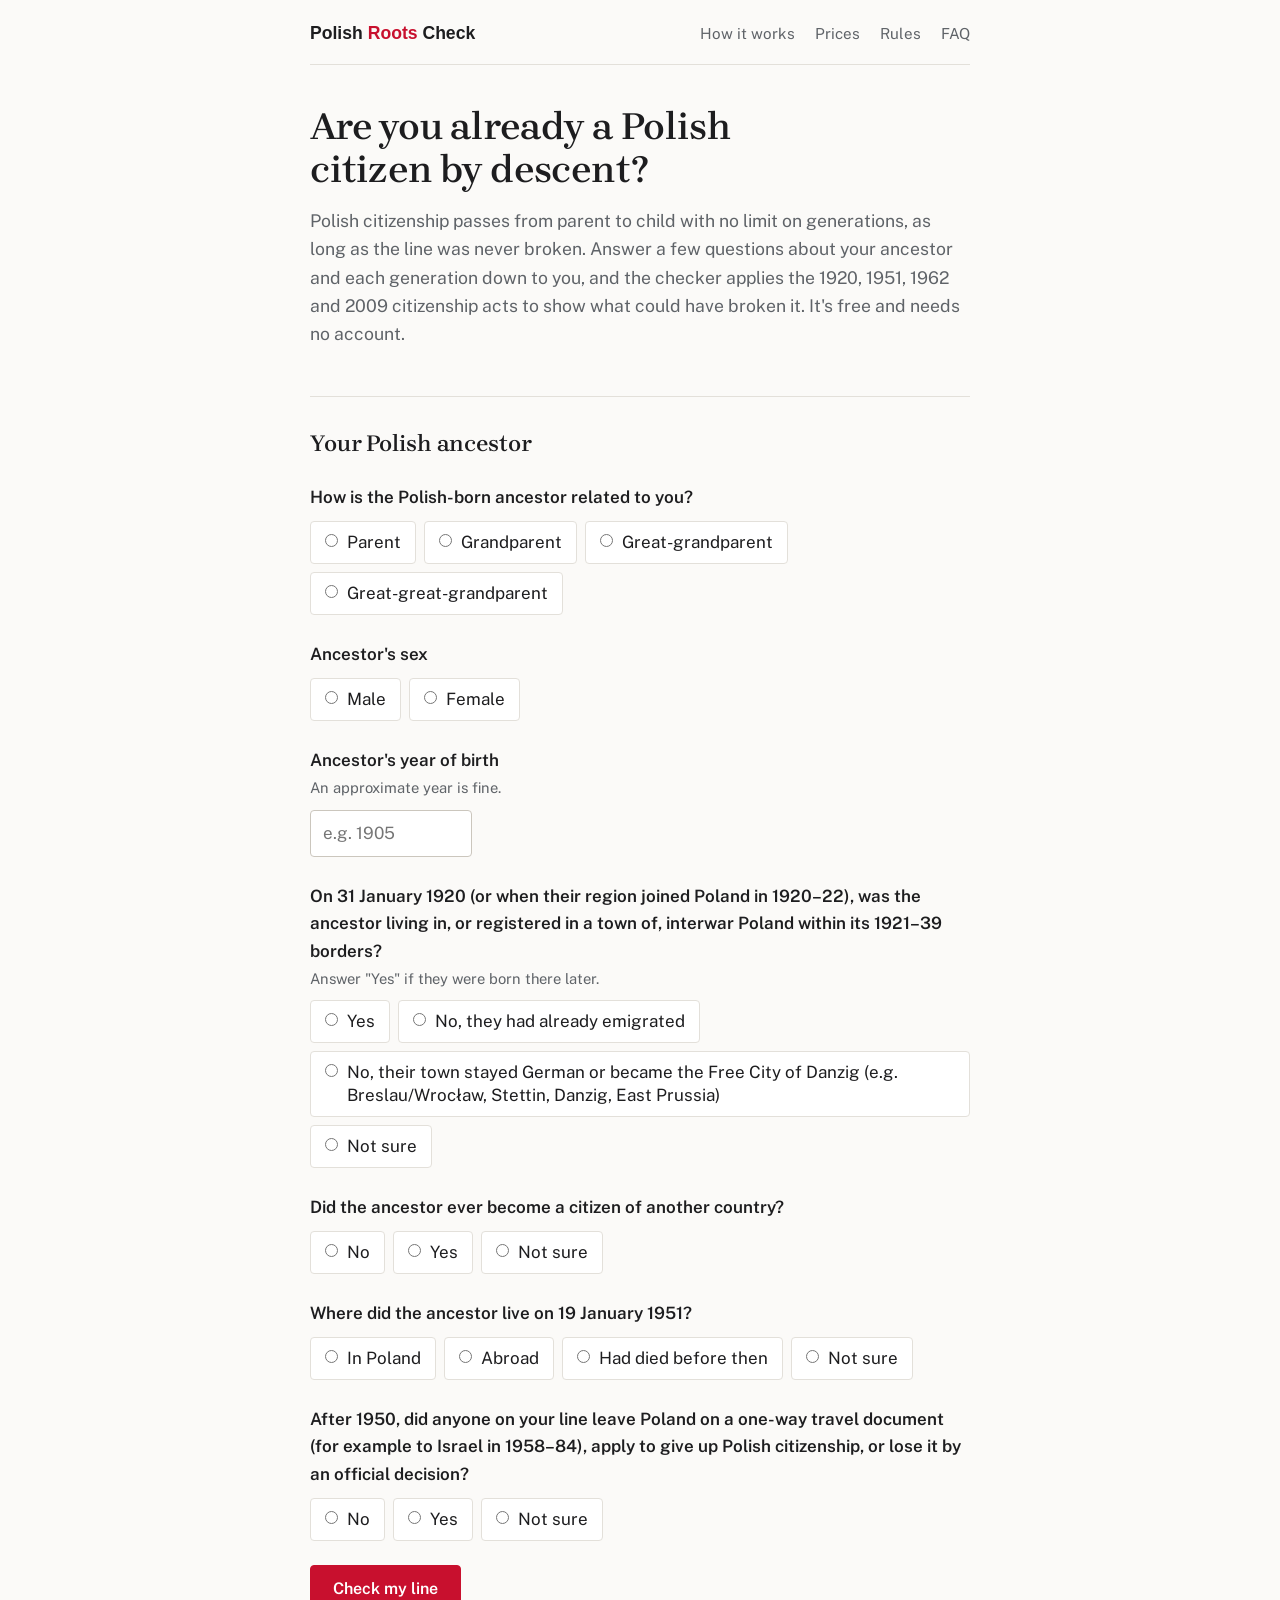
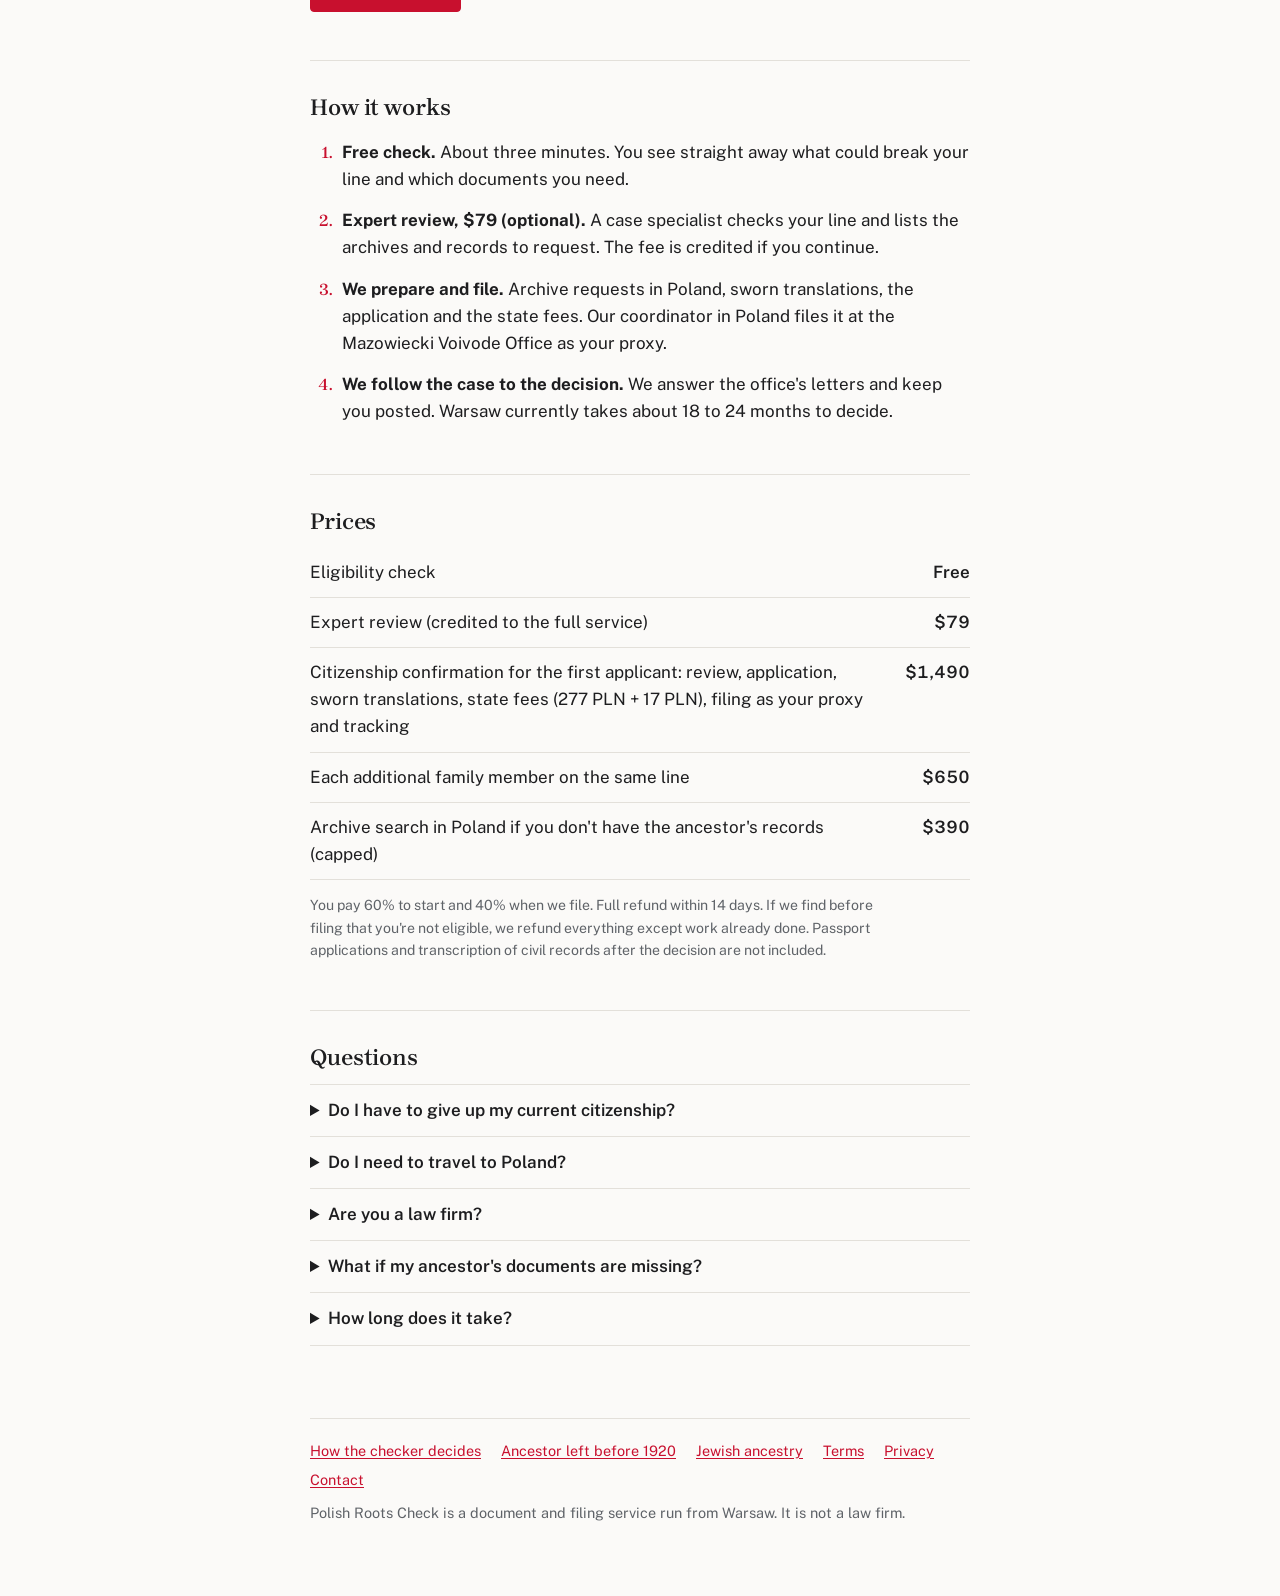
==== commit 10518127: "Restore the original colours and the Polish Roots Check wordmark Co-Authored-By: Claude Opus 5.5 <no" ====
--- a/index.html
+++ b/index.html
@@ -10,7 +10,7 @@
 </head>
 <body>
 <div class="wrap">
-<header class="top"><a class="brand" href="index.html">Polish Roots Check</a><nav><a href="#how">How it works</a><a href="#pricing">Prices</a><a href="rules.html">Rules</a><a href="#faq">FAQ</a></nav></header>
+<header class="top"><a class="brand" href="index.html">Polish <span>Roots</span> Check</a><nav><a href="#how">How it works</a><a href="#pricing">Prices</a><a href="rules.html">Rules</a><a href="#faq">FAQ</a></nav></header>
 
 <h1>Are you already a Polish citizen by descent?</h1>
 <p class="lead">Polish citizenship passes from parent to child with no limit on generations, as long as the line was never broken. Answer a few questions about your ancestor and each generation down to you, and the checker applies the 1920, 1951, 1962 and 2009 citizenship acts to show what could have broken it. It's free and needs no account.</p>
--- a/site.css
+++ b/site.css
@@ -5,15 +5,16 @@
 @font-face{font-family:"Public Sans";font-style:normal;font-weight:100 900;font-display:swap;src:url(fonts/public-sans-latin-ext.woff2) format("woff2");unicode-range:U+0100-02BA,U+02BD-02C5,U+02C7-02CC,U+02CE-02D7,U+02DD-02FF,U+0304,U+0308,U+0329,U+1D00-1DBF,U+1E00-1E9F,U+1EF2-1EFF,U+2020,U+20A0-20AB,U+20AD-20C0,U+2113,U+2C60-2C7F,U+A720-A7FF}
 
 :root{
-  --paper:#ffffff; --ink:#1e2a3b; --ink-2:#566274; --rule:#d9dee6; --field:#f3f5f8;
-  --red:#c8102e; --red-dark:#a00c24; --ok:#1d7a4c; --warn:#8f5608; --bad:#b42318;
+  /* Colours of the first version of the site, kept at Igor's request */
+  --paper:#fbfaf8; --card:#ffffff; --ink:#1d1d1f; --ink-2:#5f6368; --rule:#e3e0da; --field-line:#cbc6bd;
+  --red:#c8102e; --red-dark:#8a0b20; --ok:#1e7d43; --warn:#a86400; --bad:#b3261e;
   --serif:"Brygada 1918",Georgia,"Times New Roman",serif;
   --sans:"Public Sans","Helvetica Neue",Arial,sans-serif;
   color-scheme:light;
 }
 @media (prefers-color-scheme:dark){:root{
-  --paper:#11151b; --ink:#e6e9ee; --ink-2:#a2acba; --rule:#2b333e; --field:#1a2029;
-  --red:#ef4b5f; --red-dark:#ff6b7c; --ok:#5ccf93; --warn:#e9b04f; --bad:#ff7b72; color-scheme:dark;
+  --paper:#141414; --card:#1e1e1e; --ink:#ececec; --ink-2:#a0a0a0; --rule:#333333; --field-line:#4a4a4a;
+  --red:#ff5a6e; --red-dark:#ff8a99; --ok:#5cc98a; --warn:#f0b04a; --bad:#ff7b72; color-scheme:dark;
 }}
 
 *{box-sizing:border-box}
@@ -24,13 +25,14 @@
 
 /* Header and footer */
 .top{display:flex;justify-content:space-between;align-items:baseline;flex-wrap:wrap;gap:8px 24px;padding:22px 0 18px;margin-bottom:40px;border-bottom:1px solid var(--rule)}
-.brand{font:600 1.25rem/1.2 var(--serif);color:var(--ink);text-decoration:none}
+.brand{font:800 1.1rem/1.2 -apple-system,BlinkMacSystemFont,"Segoe UI",Roboto,Helvetica,Arial,sans-serif;color:var(--ink);text-decoration:none}
+.brand span{color:var(--red)}
 .top nav{display:flex;flex-wrap:wrap;gap:4px 20px}
 .top nav a{color:var(--ink-2);text-decoration:none;font-size:.95rem}
 .top nav a:hover{color:var(--ink);text-decoration:underline}
 footer{margin-top:72px;padding-top:20px;border-top:1px solid var(--rule);font-size:.9rem;color:var(--ink-2)}
 footer nav{display:flex;flex-wrap:wrap;gap:6px 20px;margin-bottom:10px}
-footer a{color:var(--ink-2)}
+footer a{color:var(--red)}
 
 /* Type */
 h1,h2,.verdict{font-family:var(--serif);font-weight:600;letter-spacing:-.005em}
@@ -41,8 +43,8 @@
 .lead{font-size:1.1rem;color:var(--ink-2);margin:0 0 8px}
 .small{font-size:.88rem;color:var(--ink-2)}
 .meta{color:var(--ink-2);margin:-6px 0 28px}
-a{color:var(--ink);text-decoration-color:var(--ink-2);text-underline-offset:2px}
-a:hover{color:var(--red-dark);text-decoration-color:currentColor}
+a{color:var(--red);text-underline-offset:2px}
+a:hover{color:var(--red-dark)}
 ul,ol{padding-left:22px}li{margin:6px 0}
 .hide{display:none!important}
 
@@ -56,11 +58,11 @@
 label.q{display:block;font-weight:600;margin:26px 0 10px;max-width:62ch}
 .hint{display:block;font-weight:400;color:var(--ink-2);font-size:.92rem;margin-top:2px}
 .opts{display:flex;flex-wrap:wrap;gap:8px}
-.opts label{display:inline-flex;align-items:flex-start;gap:9px;padding:9px 14px;border:1px solid var(--rule);border-radius:4px;background:var(--paper);cursor:pointer;line-height:1.35;max-width:100%}
+.opts label{display:inline-flex;align-items:flex-start;gap:9px;padding:9px 14px;border:1px solid var(--rule);border-radius:4px;background:var(--card);cursor:pointer;line-height:1.35;max-width:100%}
 .opts label:hover{border-color:var(--ink-2)}
 .opts input{accent-color:var(--ink);margin:3px 0 0;flex:none}
-.opts label:has(input:checked){border-color:var(--ink);box-shadow:inset 0 0 0 1px var(--ink);background:var(--field)}
-input[type=number],input[type=email],input[type=text],textarea{font:inherit;color:var(--ink);background:var(--paper);border:1px solid #aab3c0;border-radius:4px;padding:9px 12px}
+.opts label:has(input:checked){border-color:var(--ink);box-shadow:inset 0 0 0 1px var(--ink)}
+input[type=number],input[type=email],input[type=text],textarea{font:inherit;color:var(--ink);background:var(--card);border:1px solid var(--field-line);border-radius:4px;padding:9px 12px}
 input[type=number]{width:9.5em}
 input[type=email],input[type=text],textarea{width:100%;max-width:420px}
 textarea{max-width:none;min-height:88px}
@@ -90,7 +92,7 @@
 #err{color:var(--bad);font-size:.92rem}
 
 /* Result */
-.result{margin-top:48px;padding:28px 28px 20px;border:1px solid var(--rule);border-top:4px solid var(--ink);border-radius:2px}
+.result{margin-top:48px;padding:28px 28px 20px;background:var(--card);border:1px solid var(--rule);border-top:4px solid var(--ink);border-radius:2px}
 .result h2{font-size:1.25rem;margin:32px 0 8px}
 .verdict{font-size:1.65rem;line-height:1.25;margin:0;display:flex;align-items:center;gap:16px}
 .verdict::before{content:"";flex:none;width:64px;height:0;border-top:3px solid currentColor}
